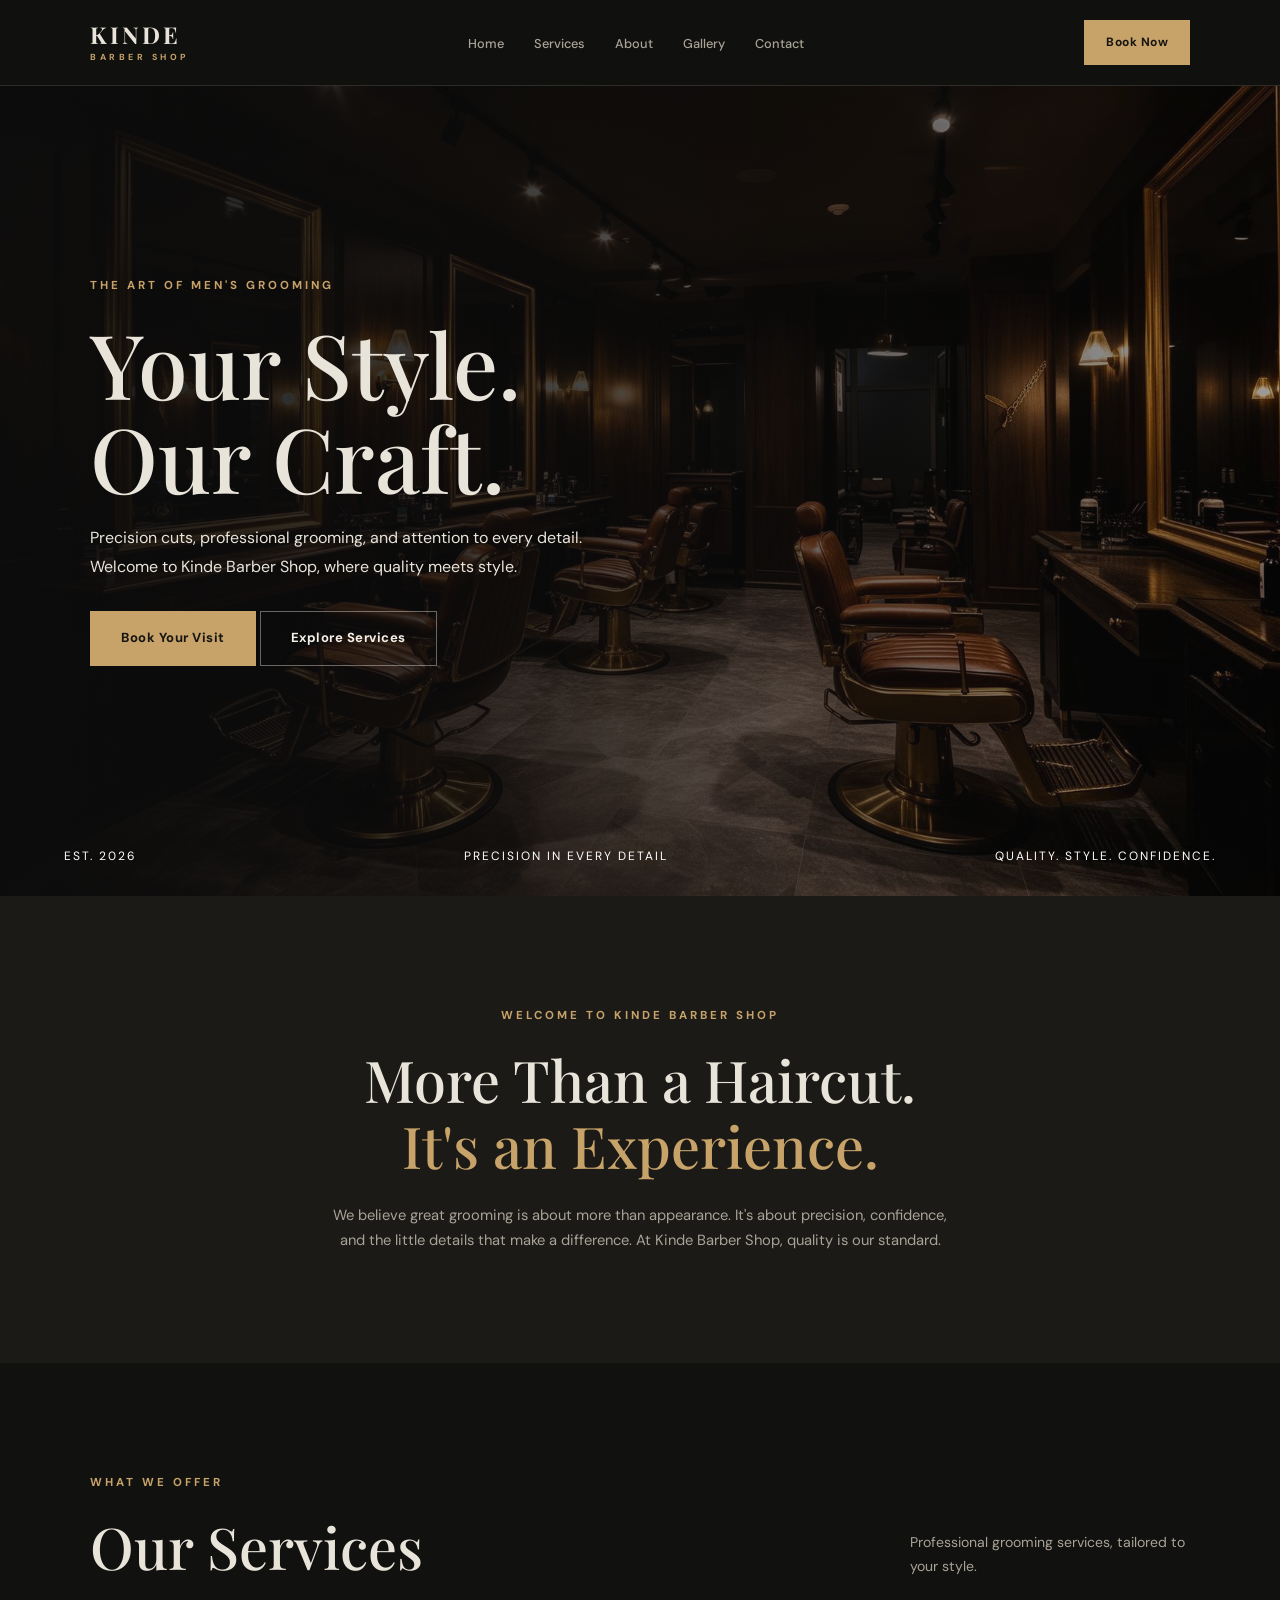
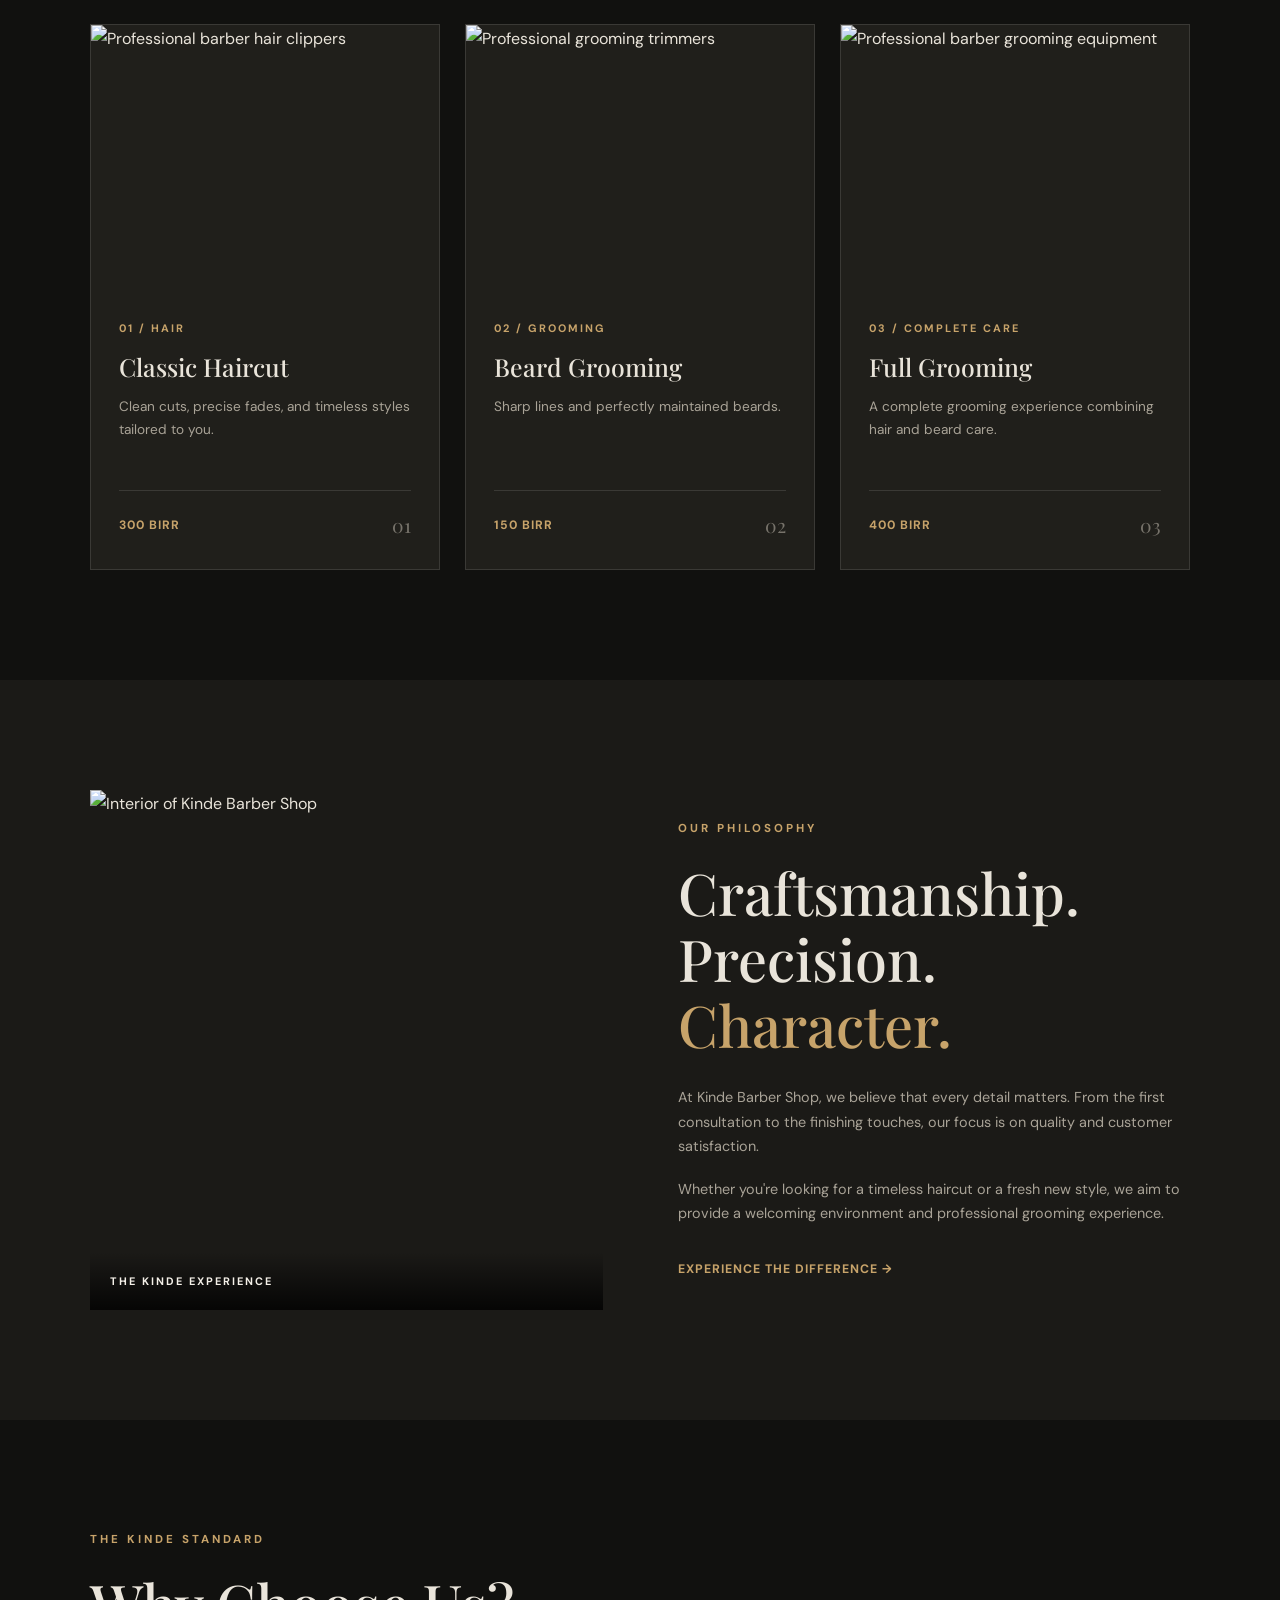
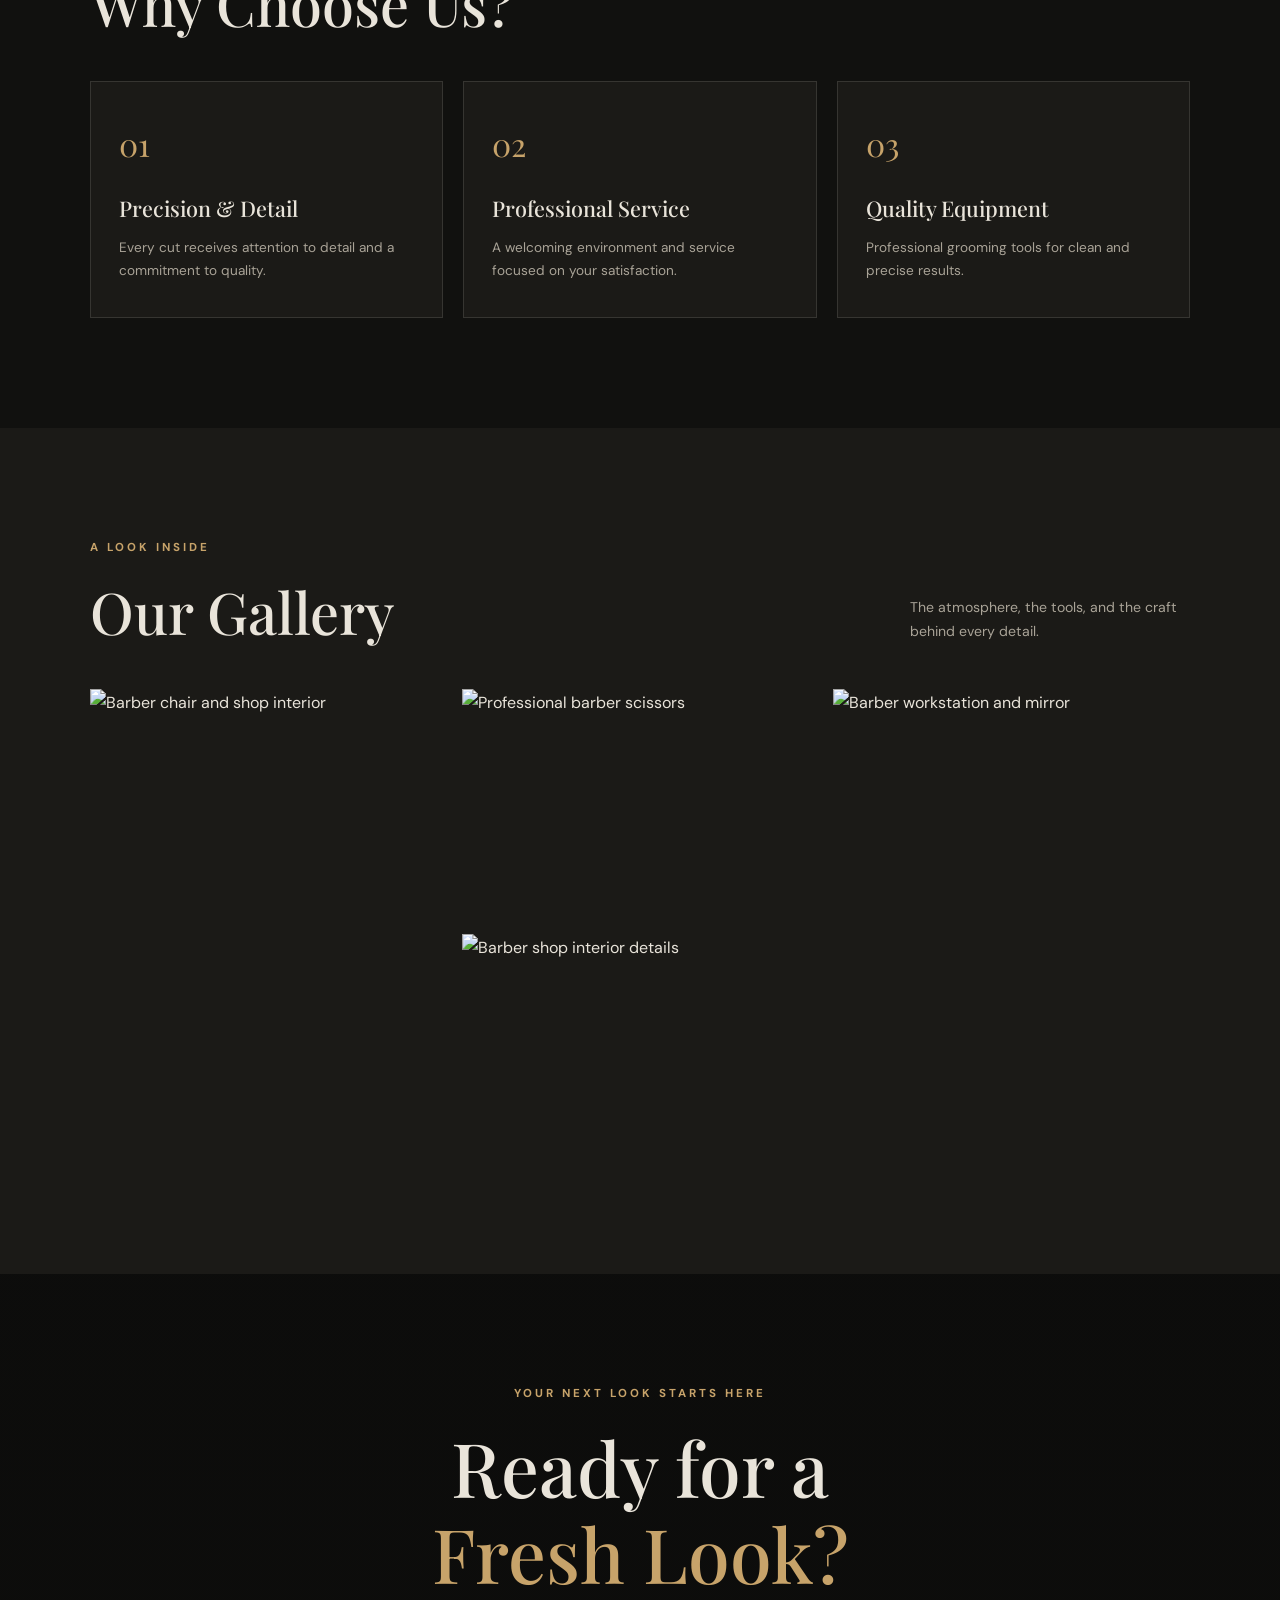
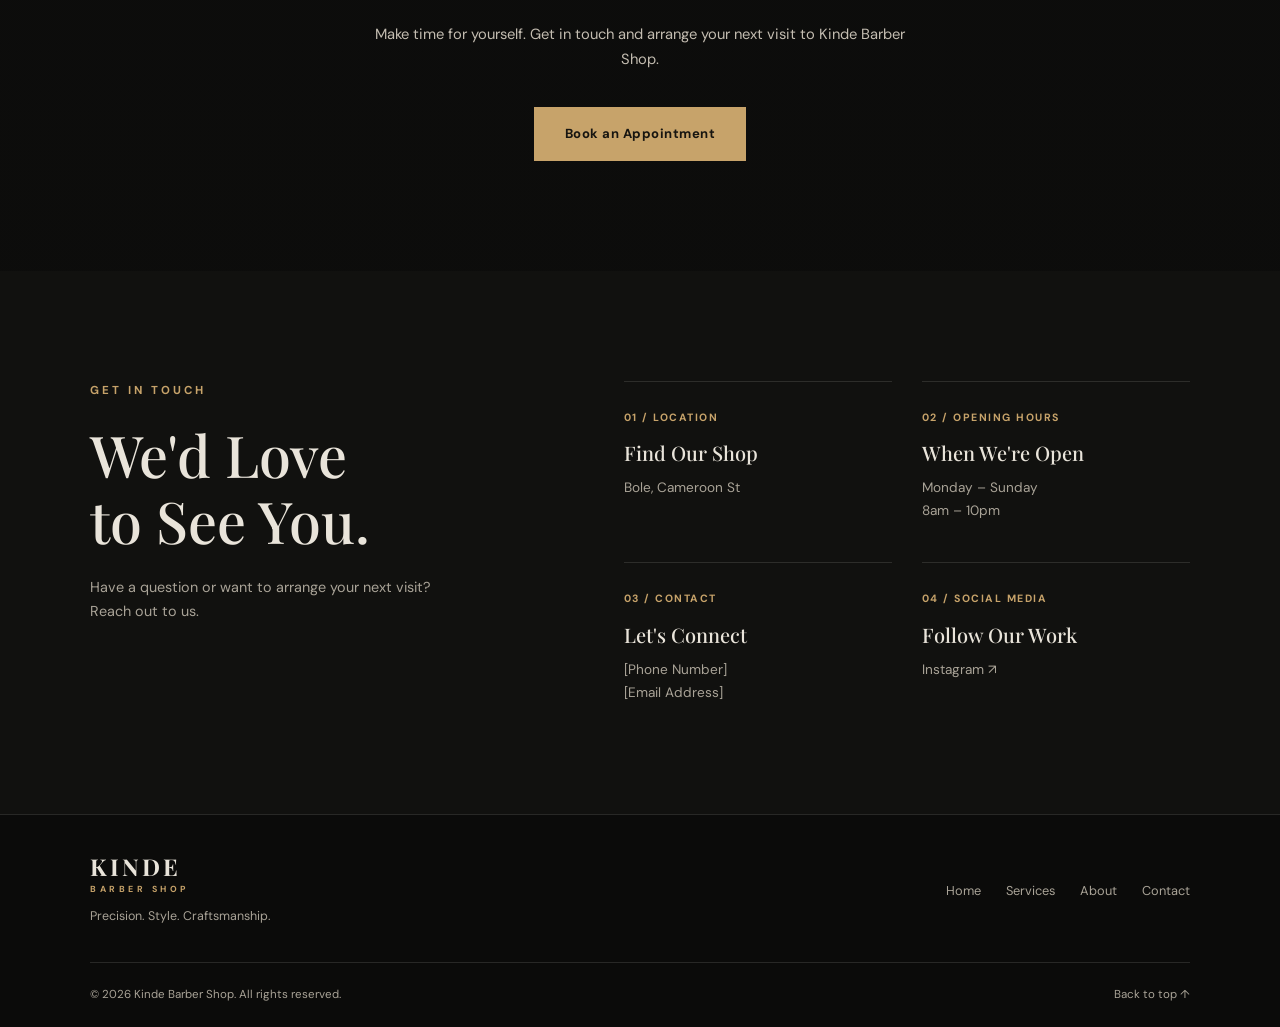
==== index.html @ fd0b6cd0 "Second Commit" ====
<!DOCTYPE html>
<html lang="en">

    <head>
        <meta charset="UTF-8">
        <meta name="viewport" content="width=device-width, initial-scale=1.0">

        <meta name="description"
            content="Welcome to Kinde Barber Shop. Experience professional grooming, precision haircuts, and quality service.">

        <title>Kinde Barber Shop | Precision & Style</title>

        <!-- Google Fonts -->
        <link rel="preconnect" href="https://fonts.googleapis.com">
        <link rel="preconnect" href="https://fonts.gstatic.com" crossorigin>

        <link
            href="https://fonts.googleapis.com/css2?family=DM+Sans:wght@400;500;600;700&family=Playfair+Display:wght@500;600;700&display=swap"
            rel="stylesheet">

        <!-- CSS -->
        <link rel="stylesheet" href="style.css">
    </head>

    <body>

        <!-- ================= NAVIGATION ================= -->

        <header class="header">

            <nav class="navbar container">

                <a href="#home" class="logo">
                    KINDE
                    <span>BARBER SHOP</span>
                </a>

                <ul class="nav-links">
                    <li><a href="#home">Home</a></li>
                    <li><a href="#services">Services</a></li>
                    <li><a href="#about">About</a></li>
                    <li><a href="#gallery">Gallery</a></li>
                    <li><a href="#contact">Contact</a></li>
                </ul>

                <a href="#booking" class="btn btn-small">
                    Book Now
                </a>

            </nav>

        </header>


        <main>

            <!-- ================= HERO ================= -->

            <section class="hero" id="home">

                <div class="hero-overlay"></div>

                <div class="container hero-content">

                    <p class="eyebrow">
                        THE ART OF MEN'S GROOMING
                    </p>

                    <h1>
                        Your Style.<br>
                        <span>Our Craft.</span>
                    </h1>

                    <p class="hero-description">
                        Precision cuts, professional grooming, and
                        attention to every detail. Welcome to Kinde
                        Barber Shop, where quality meets style.
                    </p>

                    <div class="hero-buttons">

                        <a href="#booking" class="btn">
                            Book Your Visit
                        </a>

                        <a href="#services" class="btn btn-outline">
                            Explore Services
                        </a>

                    </div>

                </div>

                <div class="hero-bottom container">

                    <span>EST. 2026</span>

                    <span>PRECISION IN EVERY DETAIL</span>

                    <span>QUALITY. STYLE. CONFIDENCE.</span>

                </div>

            </section>


            <!-- ================= INTRODUCTION ================= -->

            <section class="intro section-padding">

                <div class="container intro-content">

                    <p class="eyebrow">
                        WELCOME TO KINDE BARBER SHOP
                    </p>

                    <h2>
                        More Than a Haircut.<br>
                        <span>It's an Experience.</span>
                    </h2>

                    <p>
                        We believe great grooming is about more than
                        appearance. It's about precision, confidence,
                        and the little details that make a difference.
                        At Kinde Barber Shop, quality is our standard.
                    </p>

                </div>

            </section>


            <!-- ================= SERVICES ================= -->

            <section class="services section-padding" id="services">

                <div class="container">

                    <div class="section-heading">

                        <div>
                            <p class="eyebrow">WHAT WE OFFER</p>
                            <h2>Our Services</h2>
                        </div>

                        <p>
                            Professional grooming services,
                            tailored to your style.
                        </p>

                    </div>


                    <div class="service-grid">

                        <!-- SERVICE 1 -->

                        <article class="service-card">

                            <div class="service-image">
                                <img src="https://images.pexels.com/photos/7697200/pexels-photo-7697200.jpeg?_gl=1*drcrmz*_ga*MjExOTU2MTM1MC4xNzkzMDM2NzQ0*_ga_8JE65Q40S6*czE3OTMwMzY3NDMkbzEkZzEkdDE3OTMwMzcyMDAkajYwJGwwJGgw"
                                    alt="Professional barber hair clippers" loading="lazy">
                            </div>

                            <div class="service-info">

                                <span class="service-number">01 / HAIR</span>

                                <h3>Classic Haircut</h3>

                                <p>
                                    Clean cuts, precise fades, and
                                    timeless styles tailored to you.
                                </p>

                                <div class="service-bottom">
                                    <strong>300 BIRR</strong>
                                    <span>01</span>
                                </div>

                            </div>

                        </article>


                        <!-- SERVICE 2 -->

                        <article class="service-card">

                            <div class="service-image">
                                <img src="https://images.pexels.com/photos/13809242/pexels-photo-13809242.jpeg"
                                    alt="Professional grooming trimmers" loading="lazy">
                            </div>

                            <div class="service-info">

                                <span class="service-number">02 / GROOMING</span>

                                <h3>Beard Grooming</h3>

                                <p>
                                    Sharp lines and perfectly maintained beards.
                                </p>

                                <div class="service-bottom">
                                    <strong>150 BIRR</strong>
                                    <span>02</span>
                                </div>

                            </div>

                        </article>


                        <!-- SERVICE 3 -->

                        <article class="service-card">

                            <div class="service-image">
                                <img src="https://images.pexels.com/photos/3993399/pexels-photo-3993399.jpeg"
                                    alt="Professional barber grooming equipment" loading="lazy">
                            </div>

                            <div class="service-info">

                                <span class="service-number">03 / COMPLETE CARE</span>

                                <h3>Full Grooming</h3>

                                <p>
                                    A complete grooming experience
                                    combining hair and beard care.
                                </p>

                                <div class="service-bottom">
                                    <strong>400 BIRR</strong>
                                    <span>03</span>
                                </div>

                            </div>

                        </article>

                    </div>

                </div>

            </section>


            <!-- ================= ABOUT ================= -->

            <section class="about section-padding" id="about">

                <div class="container about-grid">

                    <div class="about-image">

                        <img src="https://images.unsplash.com/photo-1781455793310-8427c96454c7?q=80&w=847&auto=format&fit=crop&ixlib=rb-4.1.0&ixid=NHwxMjA3fDA%3D"
                            alt="Interior of Kinde Barber Shop" loading="lazy">

                        <div class="image-caption">
                            <span>THE KINDE EXPERIENCE</span>
                        </div>

                    </div>


                    <div class="about-content">

                        <p class="eyebrow">
                            OUR PHILOSOPHY
                        </p>

                        <h2>
                            Craftsmanship.<br>
                            Precision.<br>
                            <span>Character.</span>
                        </h2>

                        <p>
                            At Kinde Barber Shop, we believe that
                            every detail matters. From the first
                            consultation to the finishing touches,
                            our focus is on quality and customer
                            satisfaction.
                        </p>

                        <p>
                            Whether you're looking for a timeless
                            haircut or a fresh new style, we aim to
                            provide a welcoming environment and
                            professional grooming experience.
                        </p>

                        <a href="#booking" class="text-link">
                            EXPERIENCE THE DIFFERENCE →
                        </a>

                    </div>

                </div>

            </section>


            <!-- ================= WHY CHOOSE US ================= -->

            <section class="features section-padding">

                <div class="container">

                    <div class="section-heading">

                        <div>
                            <p class="eyebrow">THE KINDE STANDARD</p>
                            <h2>Why Choose Us?</h2>
                        </div>

                    </div>


                    <div class="feature-grid">

                        <article class="feature-card">

                            <span class="feature-icon">01</span>

                            <h3>Precision & Detail</h3>

                            <p>
                                Every cut receives attention to
                                detail and a commitment to quality.
                            </p>

                        </article>


                        <article class="feature-card">

                            <span class="feature-icon">02</span>

                            <h3>Professional Service</h3>

                            <p>
                                A welcoming environment and
                                service focused on your satisfaction.
                            </p>

                        </article>


                        <article class="feature-card">

                            <span class="feature-icon">03</span>

                            <h3>Quality Equipment</h3>

                            <p>
                                Professional grooming tools
                                for clean and precise results.
                            </p>

                        </article>

                    </div>

                </div>

            </section>


            <!-- ================= GALLERY ================= -->

            <section class="gallery section-padding" id="gallery">

                <div class="container">

                    <div class="section-heading">

                        <div>
                            <p class="eyebrow">A LOOK INSIDE</p>
                            <h2>Our Gallery</h2>
                        </div>

                        <p>
                            The atmosphere, the tools,
                            and the craft behind every detail.
                        </p>

                    </div>


                    <div class="gallery-grid">

                        <div class="gallery-item gallery-large">
                            <img src="https://images.pexels.com/photos/3993293/pexels-photo-3993293.jpeg"
                                alt="Barber chair and shop interior" loading="lazy">
                        </div>

                        <div class="gallery-item">
                            <img src="https://images.pexels.com/photos/20785314/pexels-photo-20785314.jpeg?_gl=1*1gp3p9n*_ga*MjExOTU2MTM1MC4xNzkzMDM2NzQ0*_ga_8JE65Q40S6*czE3OTMwMzY3NDMkbzEkZzEkdDE3OTMwMzc0MDQkajIzJGwwJGgw"
                                alt="Professional barber scissors" loading="lazy">
                        </div>

                        <div class="gallery-item">
                            <img src="https://images.pexels.com/photos/35844836/pexels-photo-35844836.png"
                                alt="Barber workstation and mirror" loading="lazy">
                        </div>

                        <div class="gallery-item">
                            <img src="https://images.unsplash.com/photo-1746201175551-20a92849835b?q=80&w=870&auto=format&fit=crop&ixlib=rb-4.1.0&ixid=NHwxMjA3fDA%3D"
                                alt="Barber shop interior details" loading="lazy">
                        </div>

                    </div>

                </div>

            </section>


            <!-- ================= BOOKING ================= -->

            <section class="booking section-padding" id="booking">

                <div class="container booking-content">

                    <p class="eyebrow">
                        YOUR NEXT LOOK STARTS HERE
                    </p>

                    <h2>
                        Ready for a<br>
                        <span>Fresh Look?</span>
                    </h2>

                    <p>
                        Make time for yourself. Get in touch
                        and arrange your next visit to Kinde Barber Shop.
                    </p>

                    <a href="https://wa.me/251900000000?text=Hello%2C%20I%20would%20like%20to%20book%20an%20appointment%20at%20Kinde%20Barber%20Shop."
                        class="btn" target="_blank" rel="noopener noreferrer">
                        Book an Appointment
                    </a>

                </div>

            </section>


            <!-- ================= CONTACT ================= -->

            <section class="contact section-padding" id="contact">

                <div class="container contact-grid">

                    <div class="contact-heading">

                        <p class="eyebrow">
                            GET IN TOUCH
                        </p>

                        <h2>
                            We'd Love<br>
                            to See You.
                        </h2>

                        <p>
                            Have a question or want to arrange
                            your next visit? Reach out to us.
                        </p>

                    </div>


                    <div class="contact-details">

                        <div class="contact-item">

                            <span>01 / LOCATION</span>

                            <h3>Find Our Shop</h3>

                            <p>Bole, Cameroon St</p>

                        </div>


                        <div class="contact-item">

                            <span>02 / OPENING HOURS</span>

                            <h3>When We're Open</h3>

                            <p>Monday – Sunday</p>

                            <p>8am – 10pm</p>

                        </div>


                        <div class="contact-item">

                            <span>03 / CONTACT</span>

                            <h3>Let's Connect</h3>

                            <p>[Phone Number]</p>

                            <p>[Email Address]</p>

                        </div>


                        <div class="contact-item">

                            <span>04 / SOCIAL MEDIA</span>

                            <h3>Follow Our Work</h3>

                            <p>
                                <a href="[Instagram URL]" target="_blank">
                                    Instagram ↗
                                </a>
                            </p>

                        </div>

                    </div>

                </div>

            </section>

        </main>


        <!-- ================= FOOTER ================= -->

        <footer class="footer">

            <div class="container footer-content">

                <div class="footer-brand">

                    <a href="#home" class="logo">
                        KINDE
                        <span>BARBER SHOP</span>
                    </a>

                    <p>Precision. Style. Craftsmanship.</p>

                </div>


                <div class="footer-links">

                    <a href="#home">Home</a>
                    <a href="#services">Services</a>
                    <a href="#about">About</a>
                    <a href="#contact">Contact</a>

                </div>

            </div>


            <div class="container footer-bottom">

                <p>
                    © 2026 Kinde Barber Shop. All rights reserved.
                </p>

                <a href="#home">
                    Back to top ↑
                </a>

            </div>

        </footer>

    </body>

</html>
---- style.css ----
/* =========================================
   1. RESET & GLOBAL STYLES
========================================= */

:root {
    --bg: #11110f;
    --bg-light: #1b1a17;
    --bg-card: #201f1b;

    --cream: #f4f0e8;
    --gold: #c7a36a;
    --gold-light: #ddbd8b;

    --text: #e9e4da;
    --muted: #a9a397;

    --border: rgba(244, 240, 232, 0.12);

    --font-heading: "Playfair Display", Georgia, serif;
    --font-body: "DM Sans", sans-serif;
}

* {
    margin: 0;
    padding: 0;
    box-sizing: border-box;
}

html {
    scroll-behavior: smooth;
    scroll-padding-top: 100px;
}

body {
    background: var(--bg);
    color: var(--text);
    font-family: var(--font-body);
    line-height: 1.7;
}

a {
    text-decoration: none;
    color: inherit;
}

ul {
    list-style: none;
}

img {
    display: block;
    width: 100%;
    object-fit: cover;
}

button,
a {
    -webkit-tap-highlight-color: transparent;
}

.container {
    width: min(1100px, 90%);
    margin-inline: auto;
}

.section-padding {
    padding-block: 110px;
}

h1,
h2,
h3 {
    font-family: var(--font-heading);
    font-weight: 500;
    line-height: 1.15;
}

h2 {
    font-size: clamp(2.3rem, 5vw, 3.6rem);
}

h1 span,
h2 span {
    color: var(--gold);
}

.eyebrow {
    color: var(--gold);
    font-size: 0.72rem;
    font-weight: 700;
    letter-spacing: 3px;
    margin-bottom: 20px;
}


/* =========================================
   2. BUTTONS
========================================= */

.btn {
    display: inline-block;
    padding: 15px 30px;

    background: var(--gold);
    border: 1px solid var(--gold);

    color: #171510;

    font-size: 0.82rem;
    font-weight: 700;
    letter-spacing: 0.5px;

    transition:
        background 0.3s ease,
        color 0.3s ease,
        border-color 0.3s ease;
}

.btn:hover {
    background: transparent;
    color: var(--gold);
}

.btn-small {
    padding: 11px 21px;
    font-size: 0.75rem;
}

.btn-outline {
    background: transparent;
    color: var(--cream);
    border-color: rgba(244, 240, 232, 0.4);
}

.btn-outline:hover {
    background: var(--cream);
    color: var(--bg);
    border-color: var(--cream);
}


/* =========================================
   3. NAVIGATION
========================================= */

.header {
    position: sticky;
    top: 0;
    z-index: 100;

    background: rgba(17, 17, 15, 0.96);
    border-bottom: 1px solid var(--border);

    backdrop-filter: blur(12px);
}

.navbar {
    min-height: 85px;

    display: flex;
    justify-content: space-between;
    align-items: center;

    gap: 25px;
}

.logo {
    display: flex;
    flex-direction: column;

    font-family: var(--font-heading);
    font-size: 1.45rem;
    font-weight: 700;
    letter-spacing: 3px;
    line-height: 1;
}

.logo span {
    color: var(--gold);
    font-family: var(--font-body);
    font-size: 0.55rem;
    font-weight: 700;
    letter-spacing: 3.5px;
    margin-top: 7px;
}

.nav-links {
    display: flex;
    align-items: center;
    gap: 30px;
}

.nav-links a {
    color: var(--muted);
    font-size: 0.8rem;
    font-weight: 500;

    transition: color 0.3s ease;
}

.nav-links a:hover {
    color: var(--gold);
}


/* =========================================
   4. HERO SECTION
========================================= */

.hero {
    position: relative;
    min-height: 90vh;

    display: flex;
    flex-direction: column;
    justify-content: center;

    background-image: url("images/hero-background.jpg");
    background-size: cover;
    background-position: center;
    background-repeat: no-repeat;

    overflow: hidden;
}

/* Dark overlay */
.hero-overlay {
    position: absolute;
    inset: 0;

    background: linear-gradient(
        90deg,
        rgba(12, 12, 12, 0.95) 0%,
        rgba(12, 12, 12, 0.75) 45%,
        rgba(12, 12, 12, 0.35) 100%
    );

    z-index: 1;
}

/* Hero text and buttons */
.hero-content {
    position: relative;
    z-index: 2;

    padding-top: 100px;
    padding-bottom: 140px;
}

.hero-content h1 {
    font-size: clamp(3rem, 7vw, 6rem);
    line-height: 1.05;
    margin: 20px 0;
}

.hero-content h1 span {
    color: var(--accent-color);
}

.hero-description {
    max-width: 550px;
    line-height: 1.8;
    margin-bottom: 30px;
}

/* Bottom information */
.hero-bottom {
    position: absolute;
    bottom: 30px;
    left: 50%;
    transform: translateX(-50%);

    width: min(90%, 1200px);

    display: flex;
    justify-content: space-between;
    gap: 20px;

    color: #ffffff;
    font-size: 0.75rem;
    letter-spacing: 2px;

    z-index: 2;
}




/* =========================================
   5. INTRODUCTION
========================================= */

.intro {
    background: var(--bg-light);
    text-align: center;
}

.intro-content {
    max-width: 760px;
}

.intro h2 {
    margin-bottom: 25px;
}

.intro-content > p:last-child {
    max-width: 620px;
    margin-inline: auto;

    color: var(--muted);
    font-size: 0.92rem;
}


/* =========================================
   6. SECTION HEADINGS
========================================= */

.section-heading {
    display: flex;
    justify-content: space-between;
    align-items: end;

    gap: 30px;
    margin-bottom: 45px;
}

.section-heading > p {
    max-width: 280px;

    color: var(--muted);
    font-size: 0.88rem;
}


/* =========================================
   7. SERVICES
========================================= */

.services {
    background: var(--bg);
}

.service-grid {
    display: grid;
    grid-template-columns: repeat(3, minmax(0, 1fr));

    gap: 25px;
}

.service-card {
    background: var(--bg-card);
    border: 1px solid var(--border);

    overflow: hidden;

    transition:
        transform 0.35s ease,
        border-color 0.35s ease;
}

.service-card:hover {
    transform: translateY(-7px);
    border-color: var(--gold);
}

.service-image {
    height: 260px;
    overflow: hidden;
}

.service-image img {
    height: 100%;

    transition: transform 0.6s ease;
}

.service-card:hover .service-image img {
    transform: scale(1.06);
}

.service-info {
    padding: 28px;
}

.service-number {
    color: var(--gold);
    font-size: 0.68rem;
    font-weight: 700;
    letter-spacing: 2px;
}

.service-info h3 {
    font-size: 1.55rem;
    margin-block: 13px;
}

.service-info > p {
    min-height: 75px;

    color: var(--muted);
    font-size: 0.85rem;
}

.service-bottom {
    display: flex;
    justify-content: space-between;
    align-items: center;

    border-top: 1px solid var(--border);
    padding-top: 18px;
    margin-top: 20px;
}

.service-bottom strong {
    color: var(--gold);
    font-size: 0.76rem;
    letter-spacing: 1px;
}

.service-bottom span {
    color: #77736b;
    font-family: var(--font-heading);
    font-size: 1.2rem;
}


/* =========================================
   8. ABOUT
========================================= */

.about {
    background: var(--bg-light);
}

.about-grid {
    display: grid;
    grid-template-columns: 1fr 1fr;

    align-items: center;
    gap: 75px;
}

.about-image {
    height: 520px;
    position: relative;
    overflow: hidden;
}

.about-image img {
    height: 100%;
    transition: transform 0.6s ease;
}

.about-image:hover img {
    transform: scale(1.04);
}

.image-caption {
    position: absolute;
    bottom: 0;
    left: 0;
    right: 0;

    padding: 20px;

    background: linear-gradient(
        transparent,
        rgba(0, 0, 0, 0.8)
    );

    color: var(--cream);
    font-size: 0.68rem;
    font-weight: 700;
    letter-spacing: 2px;
}

.about-content h2 {
    margin-bottom: 28px;
}

.about-content > p:not(.eyebrow) {
    color: var(--muted);
    font-size: 0.9rem;
    margin-bottom: 18px;
}

.text-link {
    display: inline-block;

    color: var(--gold);
    font-size: 0.77rem;
    font-weight: 700;
    letter-spacing: 1px;

    margin-top: 15px;

    transition: color 0.3s ease;
}

.text-link:hover {
    color: var(--gold-light);
}


/* =========================================
   9. FEATURES
========================================= */

.features {
    background: var(--bg);
}

.feature-grid {
    display: grid;
    grid-template-columns: repeat(3, minmax(0, 1fr));

    gap: 20px;
}

.feature-card {
    padding: 35px 28px;

    background: var(--bg-light);
    border: 1px solid var(--border);

    transition: border-color 0.3s ease;
}

.feature-card:hover {
    border-color: var(--gold);
}

.feature-icon {
    display: inline-block;

    color: var(--gold);
    font-family: var(--font-heading);
    font-size: 2rem;

    margin-bottom: 25px;
}

.feature-card h3 {
    font-size: 1.35rem;
    margin-bottom: 15px;
}

.feature-card p {
    color: var(--muted);
    font-size: 0.85rem;
}


/* =========================================
   10. GALLERY
========================================= */

.gallery {
    background: var(--bg-light);
}

.gallery-grid {
    display: grid;

    grid-template-columns: repeat(3, minmax(0, 1fr));
    grid-auto-rows: 230px;

    gap: 15px;
}

.gallery-item {
    overflow: hidden;
}

.gallery-item img {
    height: 100%;

    transition:
        transform 0.6s ease,
        opacity 0.4s ease;
}

.gallery-item:hover img {
    transform: scale(1.06);
    opacity: 0.82;
}

.gallery-large {
    grid-row: span 2;
}


/* =========================================
   11. BOOKING
========================================= */

.booking {
    position: relative;
    text-align: center;

    background:
        linear-gradient(
            rgba(12, 12, 11, 0.87),
            rgba(12, 12, 11, 0.92)
        ),
        url("images/barber-chair.jpg")
        center / cover no-repeat;
}

.booking-content {
    max-width: 720px;
}

.booking h2 {
    font-size: clamp(3rem, 6vw, 4.7rem);
    margin-bottom: 25px;
}

.booking-content > p:not(.eyebrow) {
    max-width: 530px;

    color: #c4bdb1;
    font-size: 0.92rem;

    margin: 0 auto 35px;
}


/* =========================================
   12. CONTACT
========================================= */

.contact {
    background: var(--bg);
}

.contact-grid {
    display: grid;
    grid-template-columns: 0.9fr 1.1fr;

    gap: 70px;
}

.contact-heading h2 {
    margin-bottom: 22px;
}

.contact-heading > p:last-child {
    max-width: 360px;

    color: var(--muted);
    font-size: 0.9rem;
}

.contact-details {
    display: grid;
    grid-template-columns: repeat(2, minmax(0, 1fr));

    gap: 40px 30px;
}

.contact-item {
    border-top: 1px solid var(--border);
    padding-top: 20px;
}

.contact-item > span {
    color: var(--gold);

    font-size: 0.66rem;
    font-weight: 700;
    letter-spacing: 1.5px;
}

.contact-item h3 {
    font-size: 1.25rem;
    margin-block: 12px;
}

.contact-item p {
    color: var(--muted);
    font-size: 0.85rem;
}

.contact-item a:hover {
    color: var(--gold);
}


/* =========================================
   13. FOOTER
========================================= */

.footer {
    background: #0b0b0a;
    border-top: 1px solid var(--border);

    padding-top: 40px;
}

.footer-content {
    display: flex;
    justify-content: space-between;
    align-items: center;

    gap: 30px;
    padding-bottom: 35px;
}

.footer-brand > p {
    color: var(--muted);
    font-size: 0.78rem;
    margin-top: 12px;
}

.footer-links {
    display: flex;
    flex-wrap: wrap;
    gap: 25px;
}

.footer-links a {
    color: var(--muted);
    font-size: 0.8rem;

    transition: color 0.3s ease;
}

.footer-links a:hover {
    color: var(--gold);
}

.footer-bottom {
    display: flex;
    justify-content: space-between;
    align-items: center;

    gap: 20px;

    border-top: 1px solid var(--border);
    padding-block: 22px;
}

.footer-bottom p,
.footer-bottom a {
    color: var(--muted);
    font-size: 0.72rem;
}

.footer-bottom a:hover {
    color: var(--gold);
}


/* =========================================
   14. TABLET RESPONSIVENESS
========================================= */

@media (max-width: 900px) {

    .nav-links {
        gap: 17px;
    }

    .service-grid {
        grid-template-columns: repeat(2, minmax(0, 1fr));
    }

    .about-grid {
        gap: 40px;
    }

    .about-image {
        height: 450px;
    }

    .contact-grid {
        gap: 40px;
    }

}


/* =========================================
   15. MOBILE RESPONSIVENESS
========================================= */

@media (max-width: 650px) {

    .section-padding {
        padding-block: 75px;
    }

    /* Navigation */

    .navbar {
        min-height: auto;

        flex-wrap: wrap;
        gap: 18px;

        padding-block: 17px;
    }

    .logo {
        font-size: 1.2rem;
    }

    .navbar > .btn {
        margin-left: auto;
    }

    .nav-links {
        order: 3;

        width: 100%;

        justify-content: space-between;
        gap: 8px;
    }

    .nav-links a {
        font-size: 0.7rem;
    }




    /* Section headings */

    .section-heading {
        flex-direction: column;
        align-items: flex-start;
        gap: 12px;
    }


    /* Services */

    .service-grid {
        grid-template-columns: 1fr;
        gap: 20px;
    }

    .service-image {
        height: 280px;
    }

    .service-info > p {
        min-height: auto;
    }


    /* About */

    .about-grid {
        grid-template-columns: 1fr;
        gap: 35px;
    }

    .about-image {
        height: 380px;
    }


    /* Features */

    .feature-grid {
        grid-template-columns: 1fr;
    }


    /* Gallery */

    .gallery-grid {
        grid-template-columns: repeat(2, minmax(0, 1fr));
        grid-auto-rows: 190px;

        gap: 10px;
    }


    /* Contact */

    .contact-grid {
        grid-template-columns: 1fr;
        gap: 40px;
    }

    .contact-details {
        gap: 30px 20px;
    }


    /* Footer */

    .footer-content {
        flex-direction: column;
        align-items: flex-start;
    }

    .footer-links {
        gap: 18px;
    }

    .footer-bottom {
        flex-direction: column;
        align-items: flex-start;
        gap: 10px;
    }

}

 @media (max-width: 600px) {

    .hero {
        min-height: 85vh;
        background-position: 60% center;
    }

    .hero-overlay {
        background: rgba(12, 12, 12, 0.78);
    }

    .hero-content {
        padding-top: 100px;
        padding-bottom: 130px;
    }

    .hero-bottom {
        flex-direction: column;
        gap: 10px;
        font-size: 0.65rem;
    }

}


/* =========================================
   16. SMALL MOBILE SCREENS
========================================= */

@media (max-width: 380px) {

    .container {
        width: 92%;
    }

    .logo {
        font-size: 1rem;
        letter-spacing: 2px;
    }

    .logo span {
        font-size: 0.48rem;
    }

    .navbar > .btn {
        padding: 9px 12px;
        font-size: 0.68rem;
    }

    .nav-links a {
        font-size: 0.63rem;
    }

    .hero h1 {
        font-size: 2.8rem;
    }

    .hero-buttons {
        flex-direction: column;
        align-items: stretch;
    }

    .hero-bottom span:nth-child(2) {
        display: none;
    }

    .contact-details {
        grid-template-columns: 1fr;
    }

    .gallery-grid {
        grid-auto-rows: 155px;
    }

}
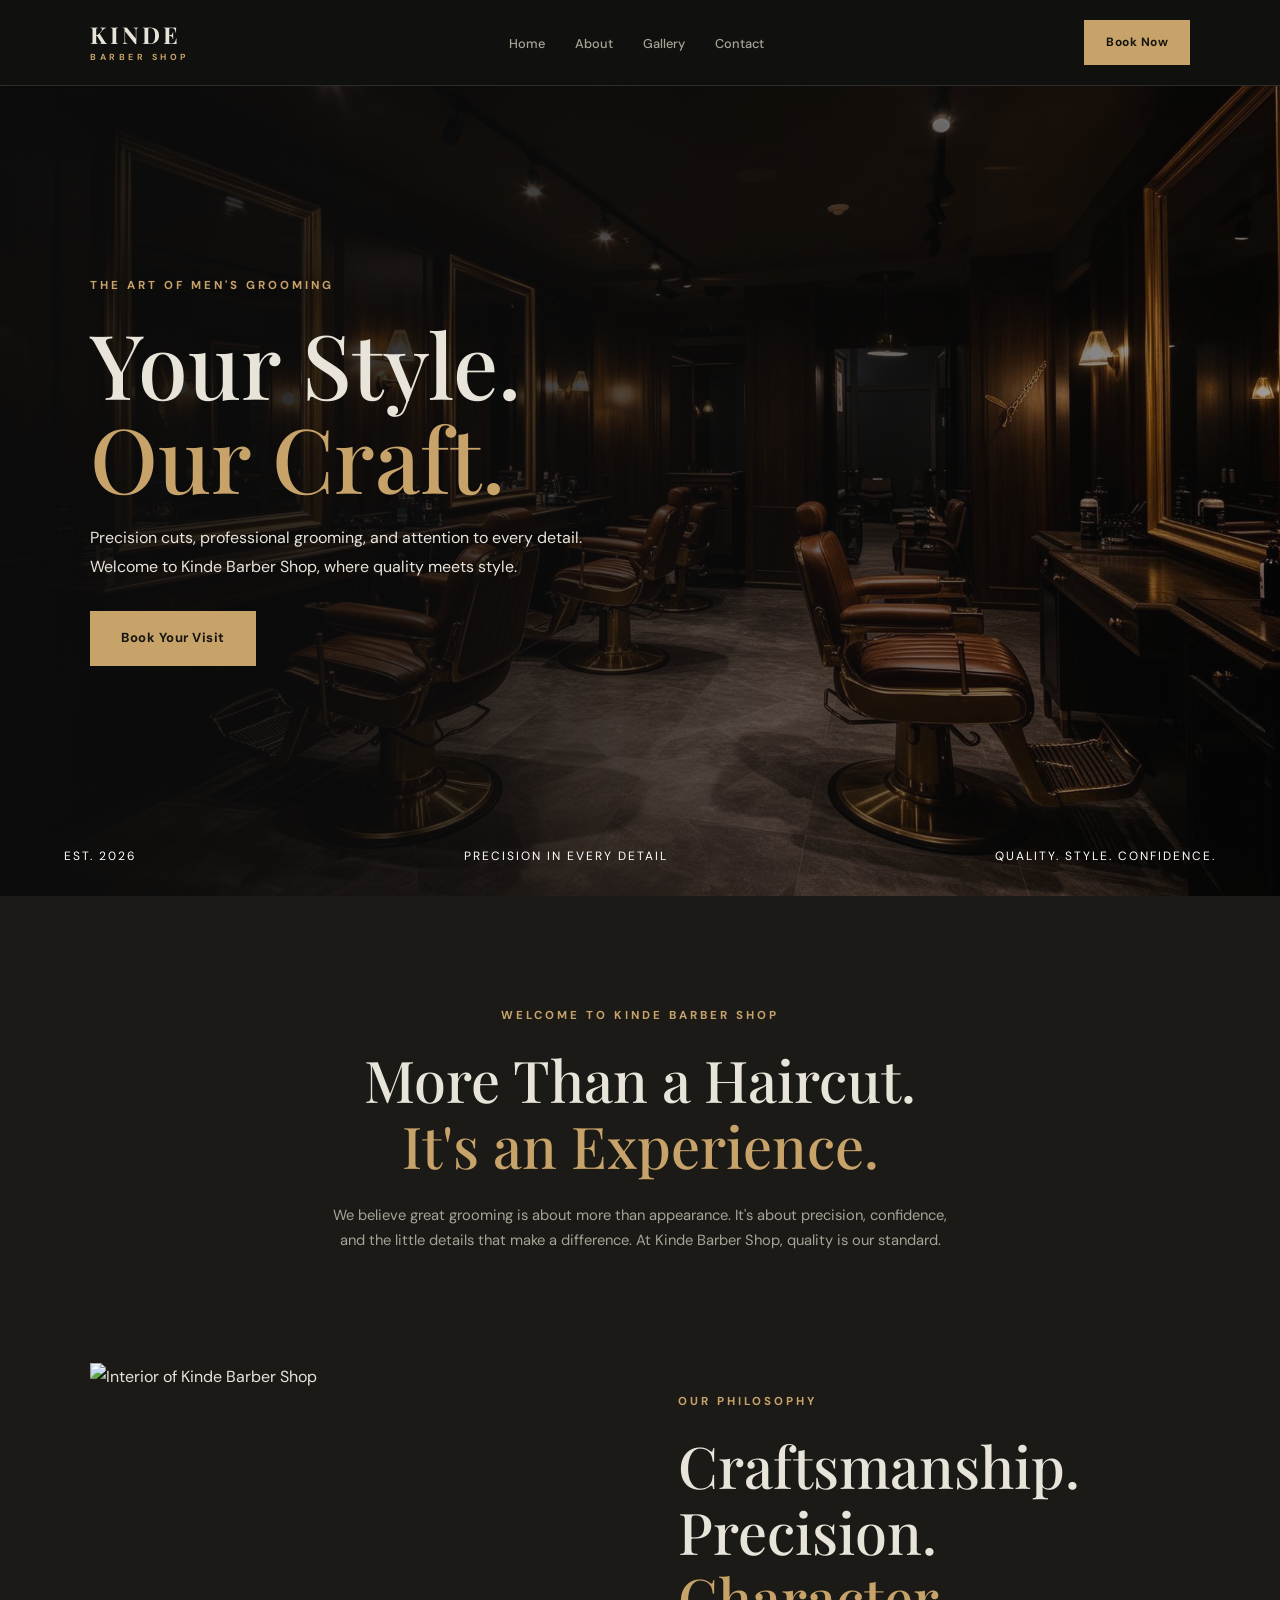
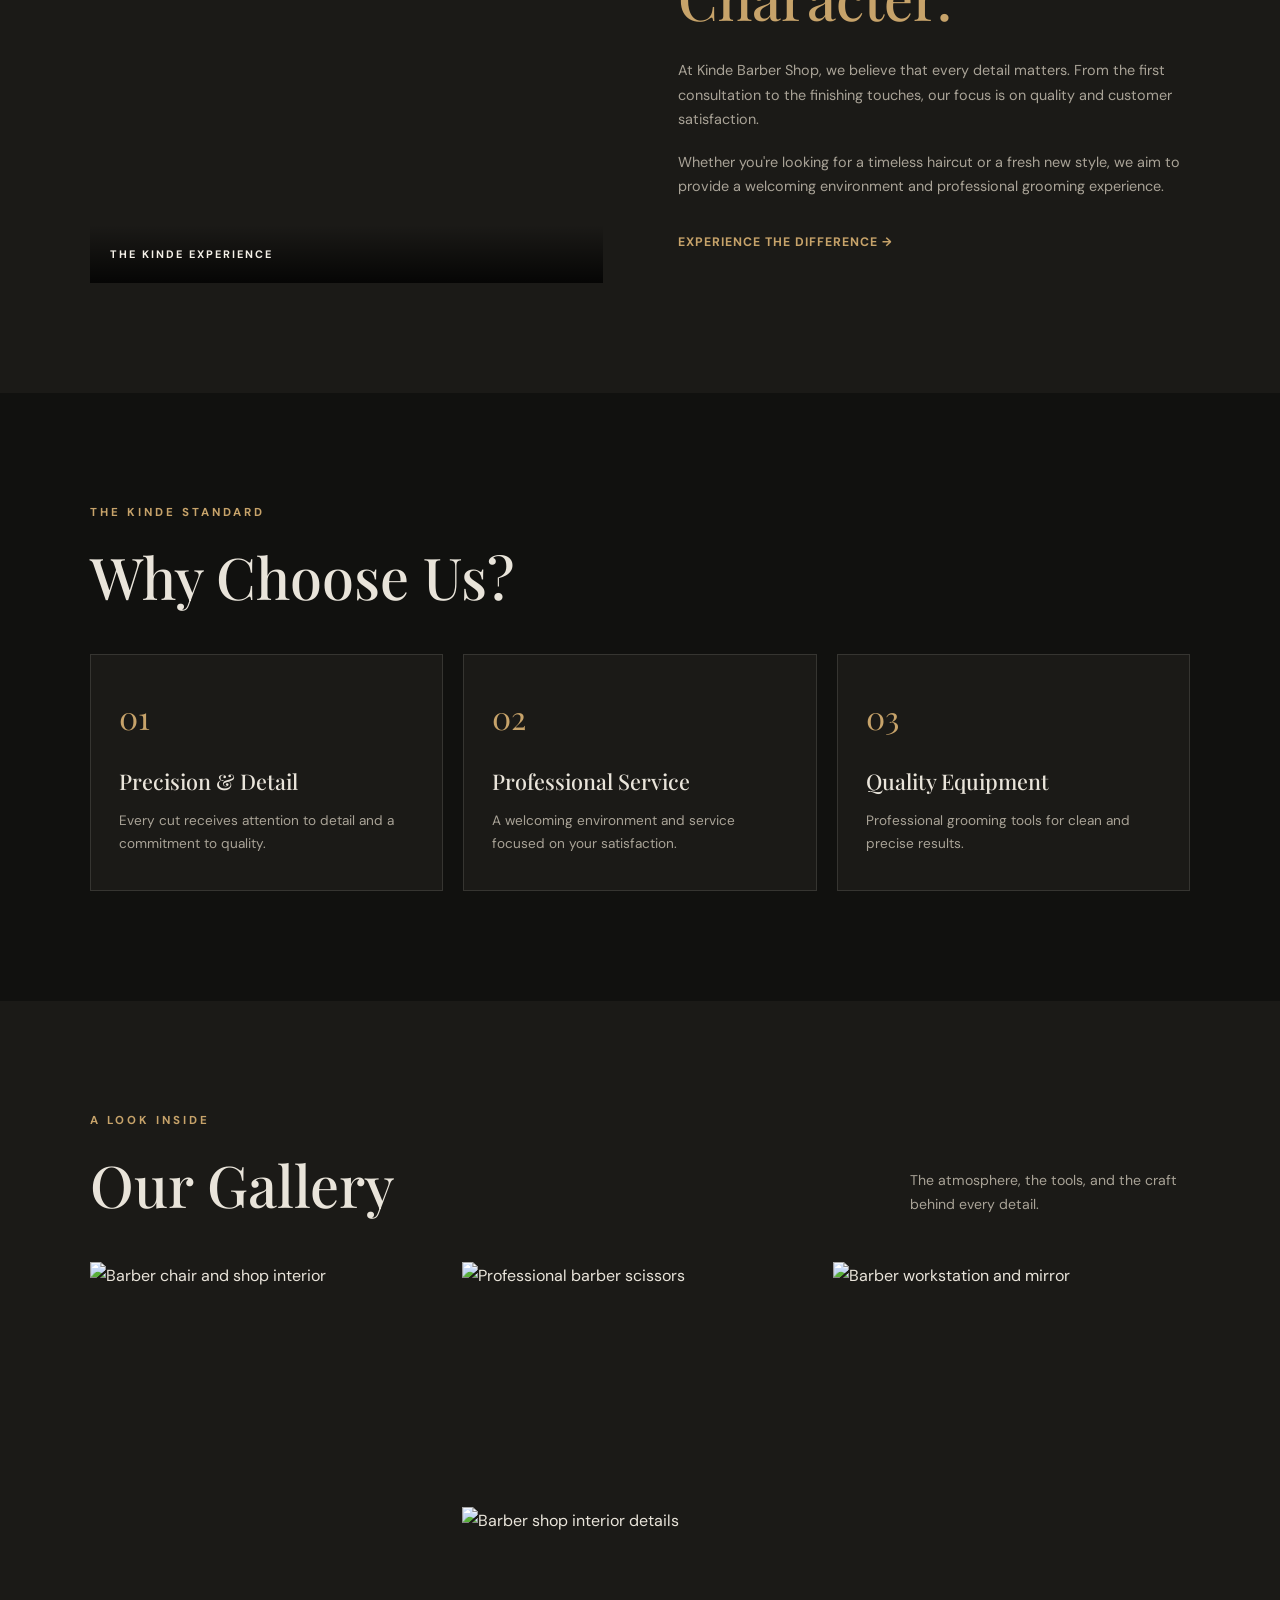
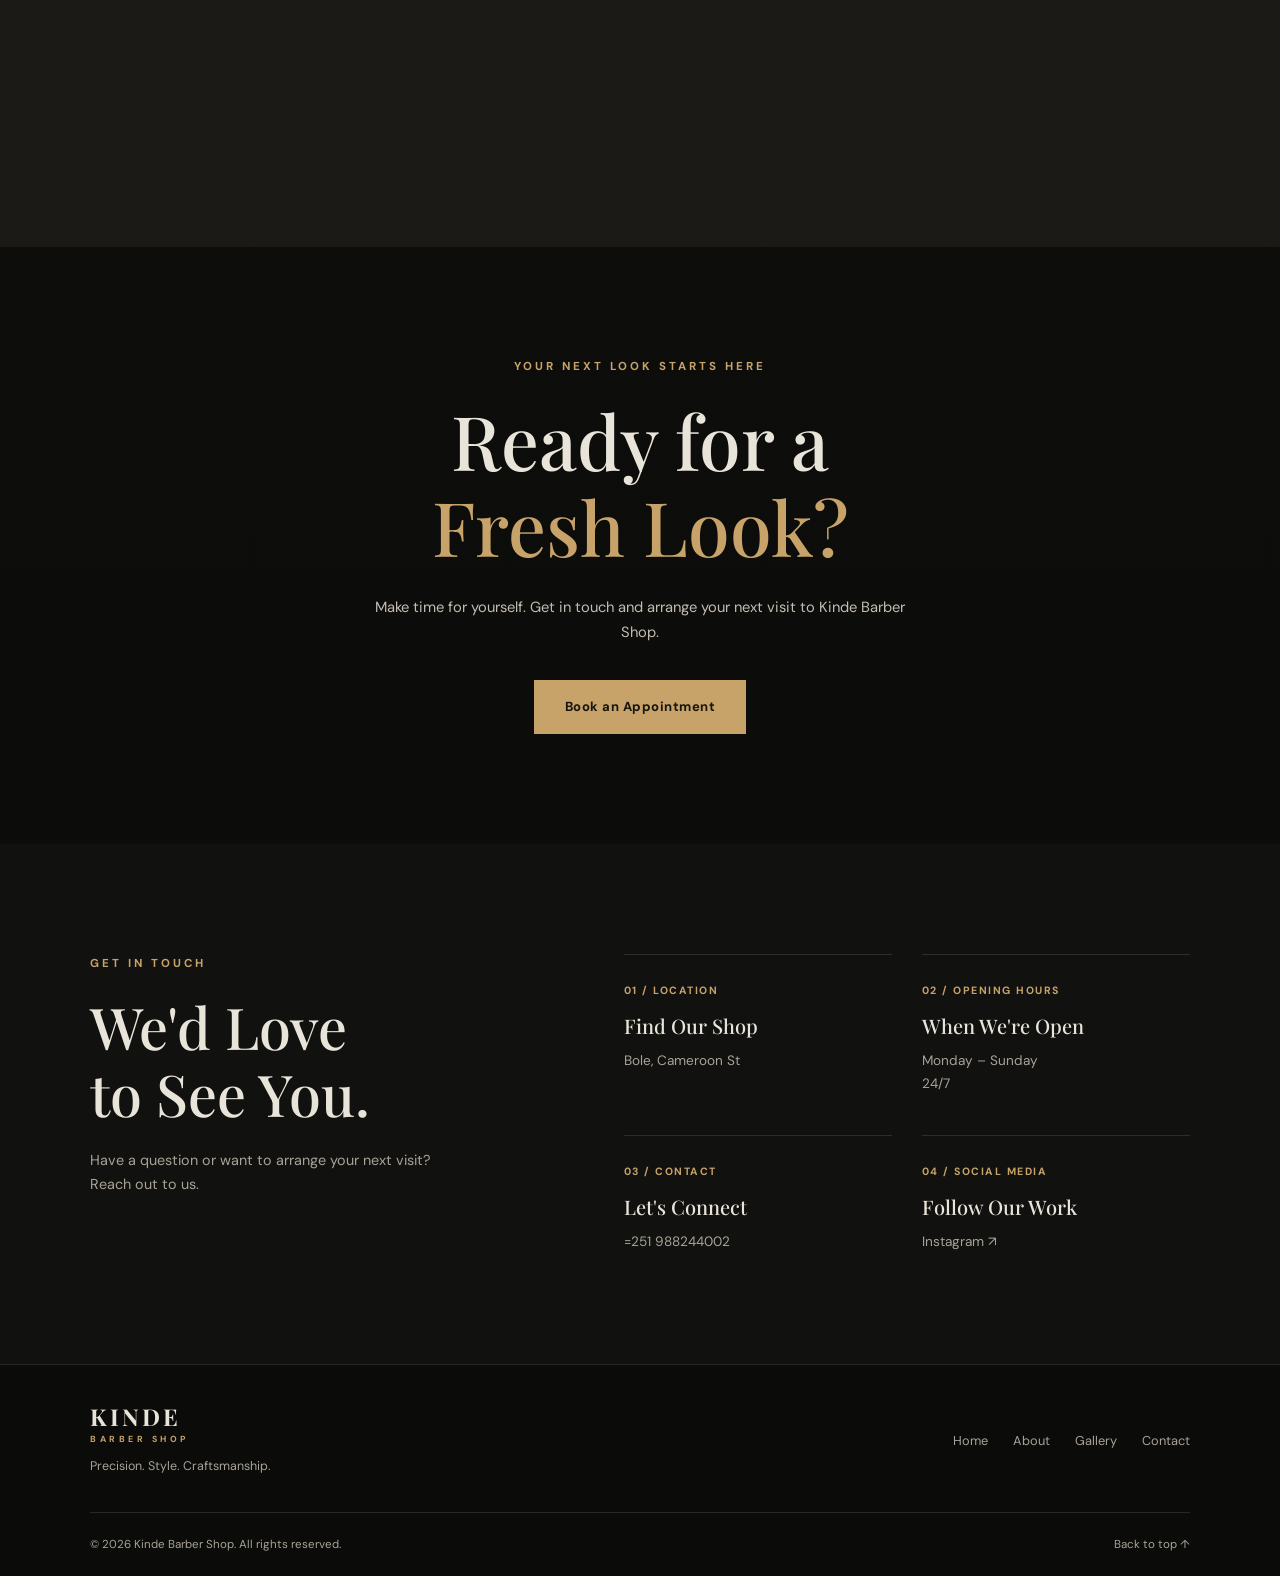
==== commit 4b1aa0c0: "Third product" ====
--- a/index.html
+++ b/index.html
@@ -1,587 +1,462 @@
 <!DOCTYPE html>
 <html lang="en">
 
-    <head>
-        <meta charset="UTF-8">
-        <meta name="viewport" content="width=device-width, initial-scale=1.0">
-
-        <meta name="description"
-            content="Welcome to Kinde Barber Shop. Experience professional grooming, precision haircuts, and quality service.">
-
-        <title>Kinde Barber Shop | Precision & Style</title>
-
-        <!-- Google Fonts -->
-        <link rel="preconnect" href="https://fonts.googleapis.com">
-        <link rel="preconnect" href="https://fonts.gstatic.com" crossorigin>
-
-        <link
-            href="https://fonts.googleapis.com/css2?family=DM+Sans:wght@400;500;600;700&family=Playfair+Display:wght@500;600;700&display=swap"
-            rel="stylesheet">
-
-        <!-- CSS -->
-        <link rel="stylesheet" href="style.css">
-    </head>
-
-    <body>
-
-        <!-- ================= NAVIGATION ================= -->
-
-        <header class="header">
-
-            <nav class="navbar container">
+<head>
+    <meta charset="UTF-8">
+    <meta name="viewport" content="width=device-width, initial-scale=1.0">
+
+    <meta name="description"
+        content="Welcome to Kinde Barber Shop. Experience professional grooming, precision haircuts, and quality service.">
+
+    <title>Kinde Barber Shop | Precision & Style</title>
+
+    <!-- Google Fonts -->
+    <link rel="preconnect" href="https://fonts.googleapis.com">
+    <link rel="preconnect" href="https://fonts.gstatic.com" crossorigin>
+
+    <link
+        href="https://fonts.googleapis.com/css2?family=DM+Sans:wght@400;500;600;700&family=Playfair+Display:wght@500;600;700&display=swap"
+        rel="stylesheet">
+
+    <!-- CSS -->
+    <link rel="stylesheet" href="style.css">
+</head>
+
+<body>
+
+    <!-- ================= NAVIGATION ================= -->
+
+    <header class="header">
+
+        <nav class="navbar container">
+
+            <a href="#home" class="logo">
+                KINDE
+                <span>BARBER SHOP</span>
+            </a>
+
+            <ul class="nav-links">
+                <li><a href="#home">Home</a></li>
+                <li><a href="#about">About</a></li>
+                <li><a href="#gallery">Gallery</a></li>
+                <li><a href="#contact">Contact</a></li>
+            </ul>
+
+            <a href="booking.html" class="btn btn-small">
+                Book Now
+            </a>
+
+        </nav>
+
+    </header>
+
+
+    <main>
+
+        <!-- ================= HERO ================= -->
+
+        <section class="hero" id="home">
+
+            <div class="hero-overlay"></div>
+
+            <div class="container hero-content">
+
+                <p class="eyebrow">
+                    THE ART OF MEN'S GROOMING
+                </p>
+
+                <h1>
+                    Your Style.<br>
+                    <span>Our Craft.</span>
+                </h1>
+
+                <p class="hero-description">
+                    Precision cuts, professional grooming, and
+                    attention to every detail. Welcome to Kinde
+                    Barber Shop, where quality meets style.
+                </p>
+
+                <div class="hero-buttons">
+
+                    <a href="booking.html" class="btn">
+                        Book Your Visit
+                    </a>
+
+                </div>
+
+            </div>
+
+            <div class="hero-bottom container">
+
+                <span>EST. 2026</span>
+
+                <span>PRECISION IN EVERY DETAIL</span>
+
+                <span>QUALITY. STYLE. CONFIDENCE.</span>
+
+            </div>
+
+        </section>
+
+
+        <!-- ================= INTRODUCTION ================= -->
+
+        <section class="intro section-padding">
+
+            <div class="container intro-content">
+
+                <p class="eyebrow">
+                    WELCOME TO KINDE BARBER SHOP
+                </p>
+
+                <h2>
+                    More Than a Haircut.<br>
+                    <span>It's an Experience.</span>
+                </h2>
+
+                <p>
+                    We believe great grooming is about more than
+                    appearance. It's about precision, confidence,
+                    and the little details that make a difference.
+                    At Kinde Barber Shop, quality is our standard.
+                </p>
+
+            </div>
+
+        </section>
+
+
+        <!-- ================= ABOUT ================= -->
+
+        <section class="about section-padding" id="about">
+
+            <div class="container about-grid">
+
+                <div class="about-image">
+
+                    <img src="https://images.unsplash.com/photo-1781455793310-8427c96454c7?q=80&w=847&auto=format&fit=crop&ixlib=rb-4.1.0&ixid=NHwxMjA3fDA%3D"
+                        alt="Interior of Kinde Barber Shop" loading="lazy">
+
+                    <div class="image-caption">
+                        <span>THE KINDE EXPERIENCE</span>
+                    </div>
+
+                </div>
+
+
+                <div class="about-content">
+
+                    <p class="eyebrow">
+                        OUR PHILOSOPHY
+                    </p>
+
+                    <h2>
+                        Craftsmanship.<br>
+                        Precision.<br>
+                        <span>Character.</span>
+                    </h2>
+
+                    <p>
+                        At Kinde Barber Shop, we believe that
+                        every detail matters. From the first
+                        consultation to the finishing touches,
+                        our focus is on quality and customer
+                        satisfaction.
+                    </p>
+
+                    <p>
+                        Whether you're looking for a timeless
+                        haircut or a fresh new style, we aim to
+                        provide a welcoming environment and
+                        professional grooming experience.
+                    </p>
+
+                    <a href="booking.html" class="text-link">
+                        EXPERIENCE THE DIFFERENCE →
+                    </a>
+
+                </div>
+
+            </div>
+
+        </section>
+
+
+        <!-- ================= WHY CHOOSE US ================= -->
+
+        <section class="features section-padding">
+
+            <div class="container">
+
+                <div class="section-heading">
+
+                    <div>
+                        <p class="eyebrow">THE KINDE STANDARD</p>
+                        <h2>Why Choose Us?</h2>
+                    </div>
+
+                </div>
+
+
+                <div class="feature-grid">
+
+                    <article class="feature-card">
+
+                        <span class="feature-icon">01</span>
+
+                        <h3>Precision & Detail</h3>
+
+                        <p>
+                            Every cut receives attention to
+                            detail and a commitment to quality.
+                        </p>
+
+                    </article>
+
+
+                    <article class="feature-card">
+
+                        <span class="feature-icon">02</span>
+
+                        <h3>Professional Service</h3>
+
+                        <p>
+                            A welcoming environment and
+                            service focused on your satisfaction.
+                        </p>
+
+                    </article>
+
+
+                    <article class="feature-card">
+
+                        <span class="feature-icon">03</span>
+
+                        <h3>Quality Equipment</h3>
+
+                        <p>
+                            Professional grooming tools
+                            for clean and precise results.
+                        </p>
+
+                    </article>
+
+                </div>
+
+            </div>
+
+        </section>
+
+
+        <!-- ================= GALLERY ================= -->
+
+        <section class="gallery section-padding" id="gallery">
+
+            <div class="container">
+
+                <div class="section-heading">
+
+                    <div>
+                        <p class="eyebrow">A LOOK INSIDE</p>
+                        <h2>Our Gallery</h2>
+                    </div>
+
+                    <p>
+                        The atmosphere, the tools,
+                        and the craft behind every detail.
+                    </p>
+
+                </div>
+
+
+                <div class="gallery-grid">
+
+                    <div class="gallery-item gallery-large">
+                        <img src="https://images.pexels.com/photos/3993293/pexels-photo-3993293.jpeg"
+                            alt="Barber chair and shop interior" loading="lazy">
+                    </div>
+
+                    <div class="gallery-item">
+                        <img src="https://images.pexels.com/photos/20785314/pexels-photo-20785314.jpeg?_gl=1*1gp3p9n*_ga*MjExOTU2MTM1MC4xNzkzMDM2NzQ0*_ga_8JE65Q40S6*czE3OTMwMzY3NDMkbzEkZzEkdDE3OTMwMzc0MDQkajIzJGwwJGgw"
+                            alt="Professional barber scissors" loading="lazy">
+                    </div>
+
+                    <div class="gallery-item">
+                        <img src="https://images.pexels.com/photos/35844836/pexels-photo-35844836.png"
+                            alt="Barber workstation and mirror" loading="lazy">
+                    </div>
+
+                    <div class="gallery-item">
+                        <img src="https://images.unsplash.com/photo-1746201175551-20a92849835b?q=80&w=870&auto=format&fit=crop&ixlib=rb-4.1.0&ixid=NHwxMjA3fDA%3D"
+                            alt="Barber shop interior details" loading="lazy">
+                    </div>
+
+                </div>
+
+            </div>
+
+        </section>
+
+
+        <!-- ================= BOOKING ================= -->
+
+        <section class="booking section-padding" id="booking">
+
+            <div class="container booking-content">
+
+                <p class="eyebrow">
+                    YOUR NEXT LOOK STARTS HERE
+                </p>
+
+                <h2>
+                    Ready for a<br>
+                    <span>Fresh Look?</span>
+                </h2>
+
+                <p>
+                    Make time for yourself. Get in touch
+                    and arrange your next visit to Kinde Barber Shop.
+                </p>
+
+                <a href="booking.html"
+                    class="btn" target="_blank" rel="noopener noreferrer">
+                    Book an Appointment
+                </a>
+
+            </div>
+
+        </section>
+
+
+        <!-- ================= CONTACT ================= -->
+
+        <section class="contact section-padding" id="contact">
+
+            <div class="container contact-grid">
+
+                <div class="contact-heading">
+
+                    <p class="eyebrow">
+                        GET IN TOUCH
+                    </p>
+
+                    <h2>
+                        We'd Love<br>
+                        to See You.
+                    </h2>
+
+                    <p>
+                        Have a question or want to arrange
+                        your next visit? Reach out to us.
+                    </p>
+
+                </div>
+
+
+                <div class="contact-details">
+
+                    <div class="contact-item">
+
+                        <span>01 / LOCATION</span>
+
+                        <h3>Find Our Shop</h3>
+
+                        <p>Bole, Cameroon St</p>
+
+                    </div>
+
+
+                    <div class="contact-item">
+
+                        <span>02 / OPENING HOURS</span>
+
+                        <h3>When We're Open</h3>
+
+                        <p>Monday – Sunday</p>
+
+                        <p>24/7</p>
+
+                    </div>
+
+
+                    <div class="contact-item">
+
+                        <span>03 / CONTACT</span>
+
+                        <h3>Let's Connect</h3>
+
+                        <p>=251 988244002</p>
+
+                    </div>
+
+
+                    <div class="contact-item">
+
+                        <span>04 / SOCIAL MEDIA</span>
+
+                        <h3>Follow Our Work</h3>
+
+                        <p>
+                            <a href="[Instagram URL]" target="_blank">
+                                Instagram ↗
+                            </a>
+                        </p>
+
+                    </div>
+
+                </div>
+
+            </div>
+
+        </section>
+
+    </main>
+
+
+    <!-- ================= FOOTER ================= -->
+
+    <footer class="footer">
+
+        <div class="container footer-content">
+
+            <div class="footer-brand">
 
                 <a href="#home" class="logo">
                     KINDE
                     <span>BARBER SHOP</span>
                 </a>
 
-                <ul class="nav-links">
-                    <li><a href="#home">Home</a></li>
-                    <li><a href="#services">Services</a></li>
-                    <li><a href="#about">About</a></li>
-                    <li><a href="#gallery">Gallery</a></li>
-                    <li><a href="#contact">Contact</a></li>
-                </ul>
-
-                <a href="#booking" class="btn btn-small">
-                    Book Now
-                </a>
-
-            </nav>
-
-        </header>
-
-
-        <main>
-
-            <!-- ================= HERO ================= -->
-
-            <section class="hero" id="home">
-
-                <div class="hero-overlay"></div>
-
-                <div class="container hero-content">
-
-                    <p class="eyebrow">
-                        THE ART OF MEN'S GROOMING
-                    </p>
-
-                    <h1>
-                        Your Style.<br>
-                        <span>Our Craft.</span>
-                    </h1>
-
-                    <p class="hero-description">
-                        Precision cuts, professional grooming, and
-                        attention to every detail. Welcome to Kinde
-                        Barber Shop, where quality meets style.
-                    </p>
-
-                    <div class="hero-buttons">
-
-                        <a href="#booking" class="btn">
-                            Book Your Visit
-                        </a>
-
-                        <a href="#services" class="btn btn-outline">
-                            Explore Services
-                        </a>
-
-                    </div>
-
-                </div>
-
-                <div class="hero-bottom container">
-
-                    <span>EST. 2026</span>
-
-                    <span>PRECISION IN EVERY DETAIL</span>
-
-                    <span>QUALITY. STYLE. CONFIDENCE.</span>
-
-                </div>
-
-            </section>
-
-
-            <!-- ================= INTRODUCTION ================= -->
-
-            <section class="intro section-padding">
-
-                <div class="container intro-content">
-
-                    <p class="eyebrow">
-                        WELCOME TO KINDE BARBER SHOP
-                    </p>
-
-                    <h2>
-                        More Than a Haircut.<br>
-                        <span>It's an Experience.</span>
-                    </h2>
-
-                    <p>
-                        We believe great grooming is about more than
-                        appearance. It's about precision, confidence,
-                        and the little details that make a difference.
-                        At Kinde Barber Shop, quality is our standard.
-                    </p>
-
-                </div>
-
-            </section>
-
-
-            <!-- ================= SERVICES ================= -->
-
-            <section class="services section-padding" id="services">
-
-                <div class="container">
-
-                    <div class="section-heading">
-
-                        <div>
-                            <p class="eyebrow">WHAT WE OFFER</p>
-                            <h2>Our Services</h2>
-                        </div>
-
-                        <p>
-                            Professional grooming services,
-                            tailored to your style.
-                        </p>
-
-                    </div>
-
-
-                    <div class="service-grid">
-
-                        <!-- SERVICE 1 -->
-
-                        <article class="service-card">
-
-                            <div class="service-image">
-                                <img src="https://images.pexels.com/photos/7697200/pexels-photo-7697200.jpeg?_gl=1*drcrmz*_ga*MjExOTU2MTM1MC4xNzkzMDM2NzQ0*_ga_8JE65Q40S6*czE3OTMwMzY3NDMkbzEkZzEkdDE3OTMwMzcyMDAkajYwJGwwJGgw"
-                                    alt="Professional barber hair clippers" loading="lazy">
-                            </div>
-
-                            <div class="service-info">
-
-                                <span class="service-number">01 / HAIR</span>
-
-                                <h3>Classic Haircut</h3>
-
-                                <p>
-                                    Clean cuts, precise fades, and
-                                    timeless styles tailored to you.
-                                </p>
-
-                                <div class="service-bottom">
-                                    <strong>300 BIRR</strong>
-                                    <span>01</span>
-                                </div>
-
-                            </div>
-
-                        </article>
-
-
-                        <!-- SERVICE 2 -->
-
-                        <article class="service-card">
-
-                            <div class="service-image">
-                                <img src="https://images.pexels.com/photos/13809242/pexels-photo-13809242.jpeg"
-                                    alt="Professional grooming trimmers" loading="lazy">
-                            </div>
-
-                            <div class="service-info">
-
-                                <span class="service-number">02 / GROOMING</span>
-
-                                <h3>Beard Grooming</h3>
-
-                                <p>
-                                    Sharp lines and perfectly maintained beards.
-                                </p>
-
-                                <div class="service-bottom">
-                                    <strong>150 BIRR</strong>
-                                    <span>02</span>
-                                </div>
-
-                            </div>
-
-                        </article>
-
-
-                        <!-- SERVICE 3 -->
-
-                        <article class="service-card">
-
-                            <div class="service-image">
-                                <img src="https://images.pexels.com/photos/3993399/pexels-photo-3993399.jpeg"
-                                    alt="Professional barber grooming equipment" loading="lazy">
-                            </div>
-
-                            <div class="service-info">
-
-                                <span class="service-number">03 / COMPLETE CARE</span>
-
-                                <h3>Full Grooming</h3>
-
-                                <p>
-                                    A complete grooming experience
-                                    combining hair and beard care.
-                                </p>
-
-                                <div class="service-bottom">
-                                    <strong>400 BIRR</strong>
-                                    <span>03</span>
-                                </div>
-
-                            </div>
-
-                        </article>
-
-                    </div>
-
-                </div>
-
-            </section>
-
-
-            <!-- ================= ABOUT ================= -->
-
-            <section class="about section-padding" id="about">
-
-                <div class="container about-grid">
-
-                    <div class="about-image">
-
-                        <img src="https://images.unsplash.com/photo-1781455793310-8427c96454c7?q=80&w=847&auto=format&fit=crop&ixlib=rb-4.1.0&ixid=NHwxMjA3fDA%3D"
-                            alt="Interior of Kinde Barber Shop" loading="lazy">
-
-                        <div class="image-caption">
-                            <span>THE KINDE EXPERIENCE</span>
-                        </div>
-
-                    </div>
-
-
-                    <div class="about-content">
-
-                        <p class="eyebrow">
-                            OUR PHILOSOPHY
-                        </p>
-
-                        <h2>
-                            Craftsmanship.<br>
-                            Precision.<br>
-                            <span>Character.</span>
-                        </h2>
-
-                        <p>
-                            At Kinde Barber Shop, we believe that
-                            every detail matters. From the first
-                            consultation to the finishing touches,
-                            our focus is on quality and customer
-                            satisfaction.
-                        </p>
-
-                        <p>
-                            Whether you're looking for a timeless
-                            haircut or a fresh new style, we aim to
-                            provide a welcoming environment and
-                            professional grooming experience.
-                        </p>
-
-                        <a href="#booking" class="text-link">
-                            EXPERIENCE THE DIFFERENCE →
-                        </a>
-
-                    </div>
-
-                </div>
-
-            </section>
-
-
-            <!-- ================= WHY CHOOSE US ================= -->
-
-            <section class="features section-padding">
-
-                <div class="container">
-
-                    <div class="section-heading">
-
-                        <div>
-                            <p class="eyebrow">THE KINDE STANDARD</p>
-                            <h2>Why Choose Us?</h2>
-                        </div>
-
-                    </div>
-
-
-                    <div class="feature-grid">
-
-                        <article class="feature-card">
-
-                            <span class="feature-icon">01</span>
-
-                            <h3>Precision & Detail</h3>
-
-                            <p>
-                                Every cut receives attention to
-                                detail and a commitment to quality.
-                            </p>
-
-                        </article>
-
-
-                        <article class="feature-card">
-
-                            <span class="feature-icon">02</span>
-
-                            <h3>Professional Service</h3>
-
-                            <p>
-                                A welcoming environment and
-                                service focused on your satisfaction.
-                            </p>
-
-                        </article>
-
-
-                        <article class="feature-card">
-
-                            <span class="feature-icon">03</span>
-
-                            <h3>Quality Equipment</h3>
-
-                            <p>
-                                Professional grooming tools
-                                for clean and precise results.
-                            </p>
-
-                        </article>
-
-                    </div>
-
-                </div>
-
-            </section>
-
-
-            <!-- ================= GALLERY ================= -->
-
-            <section class="gallery section-padding" id="gallery">
-
-                <div class="container">
-
-                    <div class="section-heading">
-
-                        <div>
-                            <p class="eyebrow">A LOOK INSIDE</p>
-                            <h2>Our Gallery</h2>
-                        </div>
-
-                        <p>
-                            The atmosphere, the tools,
-                            and the craft behind every detail.
-                        </p>
-
-                    </div>
-
-
-                    <div class="gallery-grid">
-
-                        <div class="gallery-item gallery-large">
-                            <img src="https://images.pexels.com/photos/3993293/pexels-photo-3993293.jpeg"
-                                alt="Barber chair and shop interior" loading="lazy">
-                        </div>
-
-                        <div class="gallery-item">
-                            <img src="https://images.pexels.com/photos/20785314/pexels-photo-20785314.jpeg?_gl=1*1gp3p9n*_ga*MjExOTU2MTM1MC4xNzkzMDM2NzQ0*_ga_8JE65Q40S6*czE3OTMwMzY3NDMkbzEkZzEkdDE3OTMwMzc0MDQkajIzJGwwJGgw"
-                                alt="Professional barber scissors" loading="lazy">
-                        </div>
-
-                        <div class="gallery-item">
-                            <img src="https://images.pexels.com/photos/35844836/pexels-photo-35844836.png"
-                                alt="Barber workstation and mirror" loading="lazy">
-                        </div>
-
-                        <div class="gallery-item">
-                            <img src="https://images.unsplash.com/photo-1746201175551-20a92849835b?q=80&w=870&auto=format&fit=crop&ixlib=rb-4.1.0&ixid=NHwxMjA3fDA%3D"
-                                alt="Barber shop interior details" loading="lazy">
-                        </div>
-
-                    </div>
-
-                </div>
-
-            </section>
-
-
-            <!-- ================= BOOKING ================= -->
-
-            <section class="booking section-padding" id="booking">
-
-                <div class="container booking-content">
-
-                    <p class="eyebrow">
-                        YOUR NEXT LOOK STARTS HERE
-                    </p>
-
-                    <h2>
-                        Ready for a<br>
-                        <span>Fresh Look?</span>
-                    </h2>
-
-                    <p>
-                        Make time for yourself. Get in touch
-                        and arrange your next visit to Kinde Barber Shop.
-                    </p>
-
-                    <a href="https://wa.me/251900000000?text=Hello%2C%20I%20would%20like%20to%20book%20an%20appointment%20at%20Kinde%20Barber%20Shop."
-                        class="btn" target="_blank" rel="noopener noreferrer">
-                        Book an Appointment
-                    </a>
-
-                </div>
-
-            </section>
-
-
-            <!-- ================= CONTACT ================= -->
-
-            <section class="contact section-padding" id="contact">
-
-                <div class="container contact-grid">
-
-                    <div class="contact-heading">
-
-                        <p class="eyebrow">
-                            GET IN TOUCH
-                        </p>
-
-                        <h2>
-                            We'd Love<br>
-                            to See You.
-                        </h2>
-
-                        <p>
-                            Have a question or want to arrange
-                            your next visit? Reach out to us.
-                        </p>
-
-                    </div>
-
-
-                    <div class="contact-details">
-
-                        <div class="contact-item">
-
-                            <span>01 / LOCATION</span>
-
-                            <h3>Find Our Shop</h3>
-
-                            <p>Bole, Cameroon St</p>
-
-                        </div>
-
-
-                        <div class="contact-item">
-
-                            <span>02 / OPENING HOURS</span>
-
-                            <h3>When We're Open</h3>
-
-                            <p>Monday – Sunday</p>
-
-                            <p>8am – 10pm</p>
-
-                        </div>
-
-
-                        <div class="contact-item">
-
-                            <span>03 / CONTACT</span>
-
-                            <h3>Let's Connect</h3>
-
-                            <p>[Phone Number]</p>
-
-                            <p>[Email Address]</p>
-
-                        </div>
-
-
-                        <div class="contact-item">
-
-                            <span>04 / SOCIAL MEDIA</span>
-
-                            <h3>Follow Our Work</h3>
-
-                            <p>
-                                <a href="[Instagram URL]" target="_blank">
-                                    Instagram ↗
-                                </a>
-                            </p>
-
-                        </div>
-
-                    </div>
-
-                </div>
-
-            </section>
-
-        </main>
-
-
-        <!-- ================= FOOTER ================= -->
-
-        <footer class="footer">
-
-            <div class="container footer-content">
-
-                <div class="footer-brand">
-
-                    <a href="#home" class="logo">
-                        KINDE
-                        <span>BARBER SHOP</span>
-                    </a>
-
-                    <p>Precision. Style. Craftsmanship.</p>
-
-                </div>
-
-
-                <div class="footer-links">
-
-                    <a href="#home">Home</a>
-                    <a href="#services">Services</a>
-                    <a href="#about">About</a>
-                    <a href="#contact">Contact</a>
-
-                </div>
-
-            </div>
-
-
-            <div class="container footer-bottom">
-
-                <p>
-                    © 2026 Kinde Barber Shop. All rights reserved.
-                </p>
-
-                <a href="#home">
-                    Back to top ↑
-                </a>
-
-            </div>
-
-        </footer>
-
-    </body>
-
-</html>+                <p>Precision. Style. Craftsmanship.</p>
+
+            </div>
+
+
+            <div class="footer-links">
+
+                <a href="#home">Home</a>
+                <a href="#about">About</a>
+                <a href="#gallery">Gallery</a>
+                <a href="#contact">Contact</a>
+
+            </div>
+
+        </div>
+
+
+        <div class="container footer-bottom">
+
+            <p>
+                © 2026 Kinde Barber Shop. All rights reserved.
+            </p>
+
+            <a href="#home">
+                Back to top ↑
+            </a>
+
+        </div>
+
+    </footer>
+
+</body>
+
+</html>
--- a/style.css
+++ b/style.css
@@ -1,4 +1,3 @@
-
 /* =========================================
    1. RESET & GLOBAL STYLES
 ========================================= */
@@ -225,6 +224,7 @@
 }
 
 /* Dark overlay */
+
 .hero-overlay {
     position: absolute;
     inset: 0;
@@ -240,6 +240,7 @@
 }
 
 /* Hero text and buttons */
+
 .hero-content {
     position: relative;
     z-index: 2;
@@ -255,7 +256,7 @@
 }
 
 .hero-content h1 span {
-    color: var(--accent-color);
+    color: var(--gold);
 }
 
 .hero-description {
@@ -265,6 +266,7 @@
 }
 
 /* Bottom information */
+
 .hero-bottom {
     position: absolute;
     bottom: 30px;
@@ -285,8 +287,6 @@
 }
 
 
-
-
 /* =========================================
    5. INTRODUCTION
 ========================================= */
@@ -316,6 +316,10 @@
 /* =========================================
    6. SECTION HEADINGS
 ========================================= */
+
+.about {
+    padding-top: 0;
+}
 
 .section-heading {
     display: flex;
@@ -335,99 +339,7 @@
 
 
 /* =========================================
-   7. SERVICES
-========================================= */
-
-.services {
-    background: var(--bg);
-}
-
-.service-grid {
-    display: grid;
-    grid-template-columns: repeat(3, minmax(0, 1fr));
-
-    gap: 25px;
-}
-
-.service-card {
-    background: var(--bg-card);
-    border: 1px solid var(--border);
-
-    overflow: hidden;
-
-    transition:
-        transform 0.35s ease,
-        border-color 0.35s ease;
-}
-
-.service-card:hover {
-    transform: translateY(-7px);
-    border-color: var(--gold);
-}
-
-.service-image {
-    height: 260px;
-    overflow: hidden;
-}
-
-.service-image img {
-    height: 100%;
-
-    transition: transform 0.6s ease;
-}
-
-.service-card:hover .service-image img {
-    transform: scale(1.06);
-}
-
-.service-info {
-    padding: 28px;
-}
-
-.service-number {
-    color: var(--gold);
-    font-size: 0.68rem;
-    font-weight: 700;
-    letter-spacing: 2px;
-}
-
-.service-info h3 {
-    font-size: 1.55rem;
-    margin-block: 13px;
-}
-
-.service-info > p {
-    min-height: 75px;
-
-    color: var(--muted);
-    font-size: 0.85rem;
-}
-
-.service-bottom {
-    display: flex;
-    justify-content: space-between;
-    align-items: center;
-
-    border-top: 1px solid var(--border);
-    padding-top: 18px;
-    margin-top: 20px;
-}
-
-.service-bottom strong {
-    color: var(--gold);
-    font-size: 0.76rem;
-    letter-spacing: 1px;
-}
-
-.service-bottom span {
-    color: #77736b;
-    font-family: var(--font-heading);
-    font-size: 1.2rem;
-}
-
-
-/* =========================================
-   8. ABOUT
+   7. ABOUT
 ========================================= */
 
 .about {
@@ -505,7 +417,7 @@
 
 
 /* =========================================
-   9. FEATURES
+   8. FEATURES
 ========================================= */
 
 .features {
@@ -554,7 +466,7 @@
 
 
 /* =========================================
-   10. GALLERY
+   9. GALLERY
 ========================================= */
 
 .gallery {
@@ -593,7 +505,7 @@
 
 
 /* =========================================
-   11. BOOKING
+   10. BOOKING
 ========================================= */
 
 .booking {
@@ -629,7 +541,7 @@
 
 
 /* =========================================
-   12. CONTACT
+   11. CONTACT
 ========================================= */
 
 .contact {
@@ -690,7 +602,7 @@
 
 
 /* =========================================
-   13. FOOTER
+   12. FOOTER
 ========================================= */
 
 .footer {
@@ -755,7 +667,7 @@
 
 
 /* =========================================
-   14. TABLET RESPONSIVENESS
+   13. TABLET RESPONSIVENESS
 ========================================= */
 
 @media (max-width: 900px) {
@@ -764,10 +676,6 @@
         gap: 17px;
     }
 
-    .service-grid {
-        grid-template-columns: repeat(2, minmax(0, 1fr));
-    }
-
     .about-grid {
         gap: 40px;
     }
@@ -784,7 +692,7 @@
 
 
 /* =========================================
-   15. MOBILE RESPONSIVENESS
+   14. MOBILE RESPONSIVENESS
 ========================================= */
 
 @media (max-width: 650px) {
@@ -824,8 +732,6 @@
     .nav-links a {
         font-size: 0.7rem;
     }
-
-
 
 
     /* Section headings */
@@ -837,22 +743,6 @@
     }
 
 
-    /* Services */
-
-    .service-grid {
-        grid-template-columns: 1fr;
-        gap: 20px;
-    }
-
-    .service-image {
-        height: 280px;
-    }
-
-    .service-info > p {
-        min-height: auto;
-    }
-
-
     /* About */
 
     .about-grid {
@@ -879,6 +769,11 @@
         grid-auto-rows: 190px;
 
         gap: 10px;
+    }
+
+    .gallery-large {
+        grid-column: span 2;
+        grid-row: span 1;
     }
 
 
@@ -913,7 +808,8 @@
 
 }
 
- @media (max-width: 600px) {
+
+@media (max-width: 600px) {
 
     .hero {
         min-height: 85vh;
@@ -939,7 +835,7 @@
 
 
 /* =========================================
-   16. SMALL MOBILE SCREENS
+   15. SMALL MOBILE SCREENS
 ========================================= */
 
 @media (max-width: 380px) {
@@ -970,11 +866,6 @@
         font-size: 2.8rem;
     }
 
-    .hero-buttons {
-        flex-direction: column;
-        align-items: stretch;
-    }
-
     .hero-bottom span:nth-child(2) {
         display: none;
     }
@@ -988,3 +879,5 @@
     }
 
 }
+
+
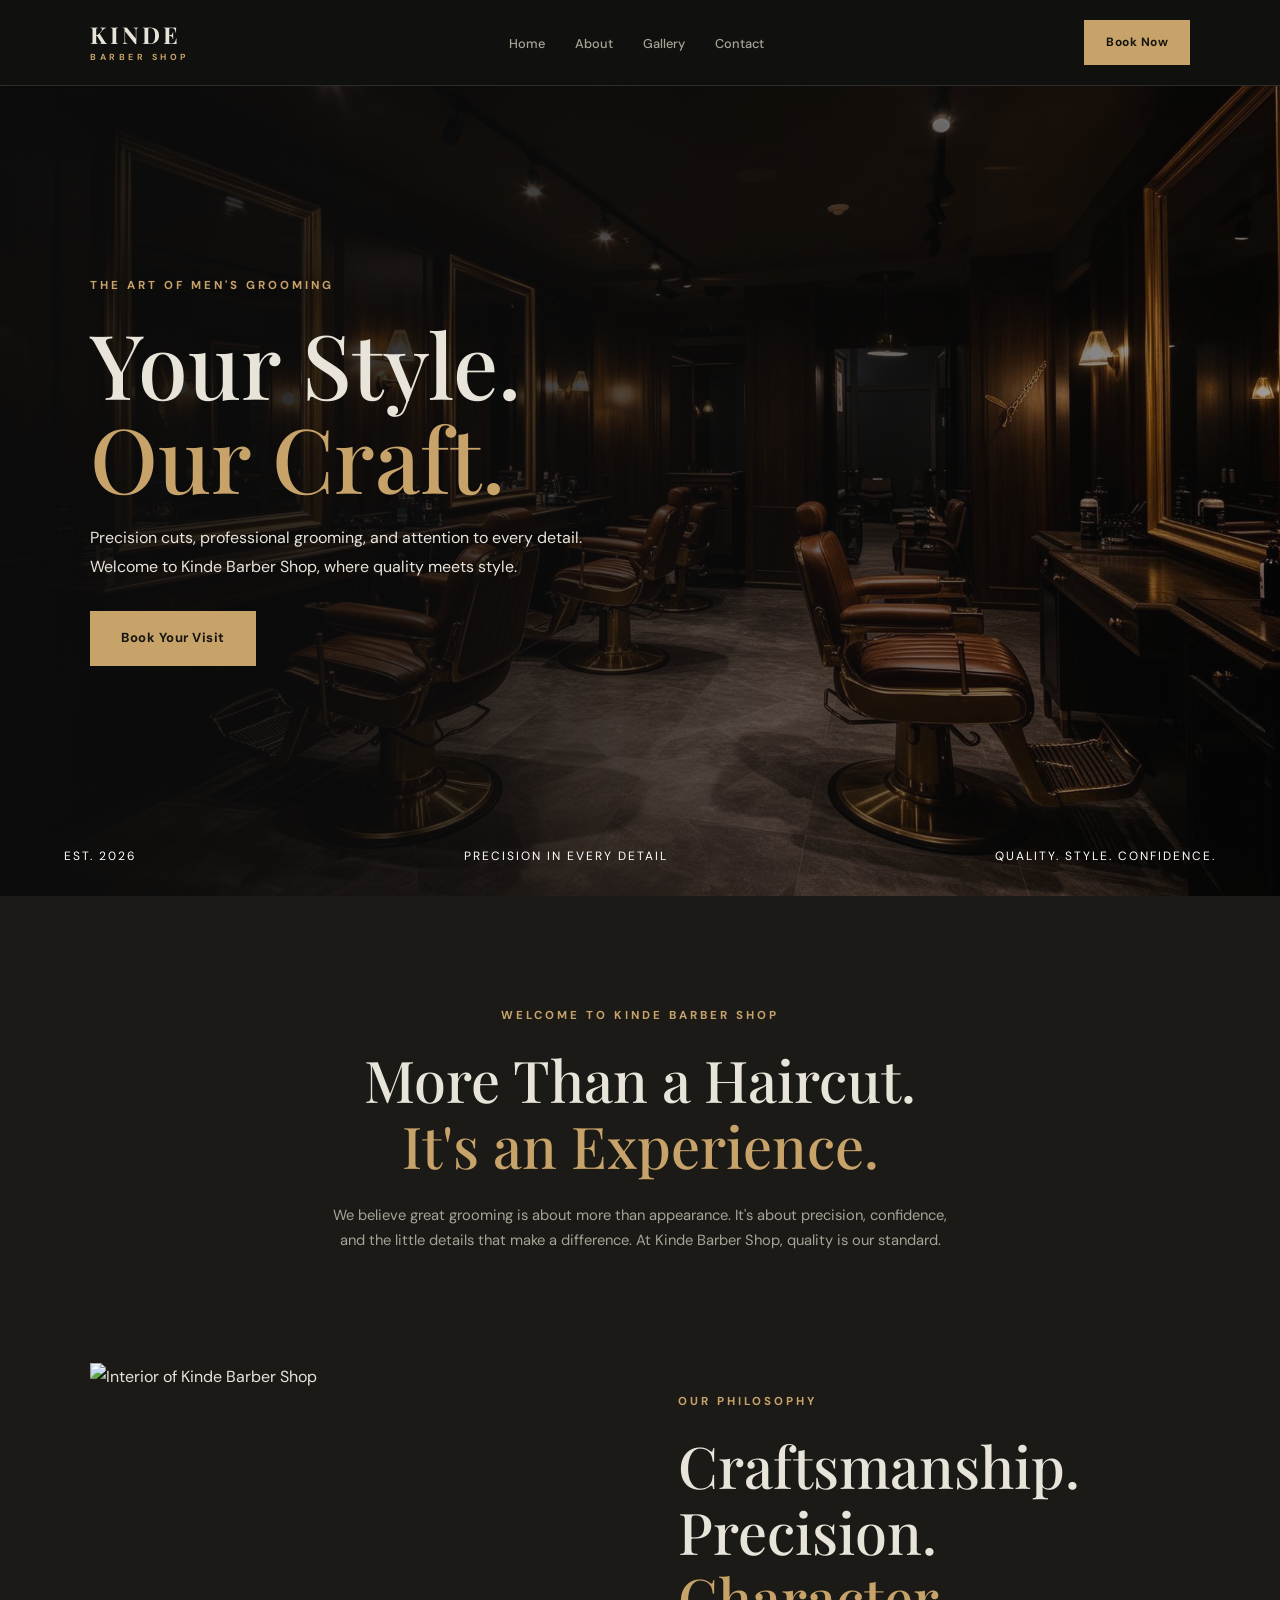
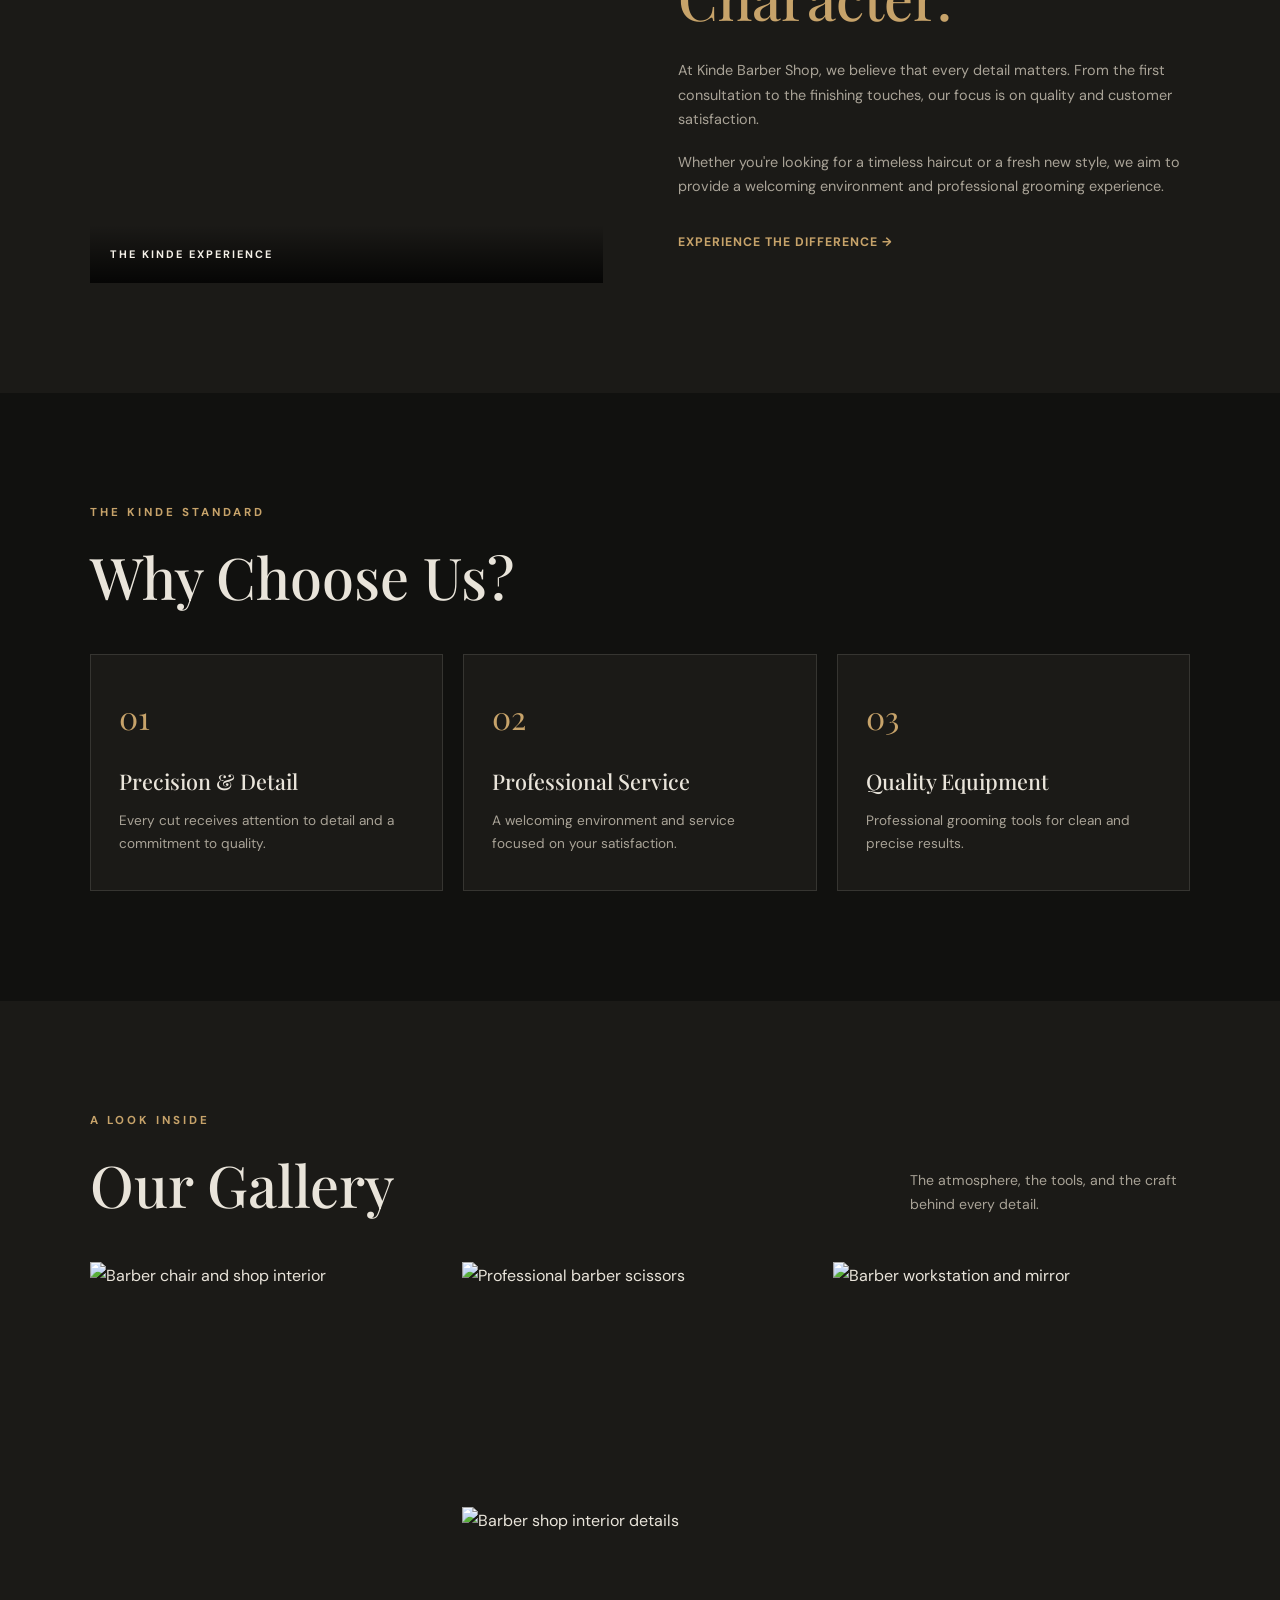
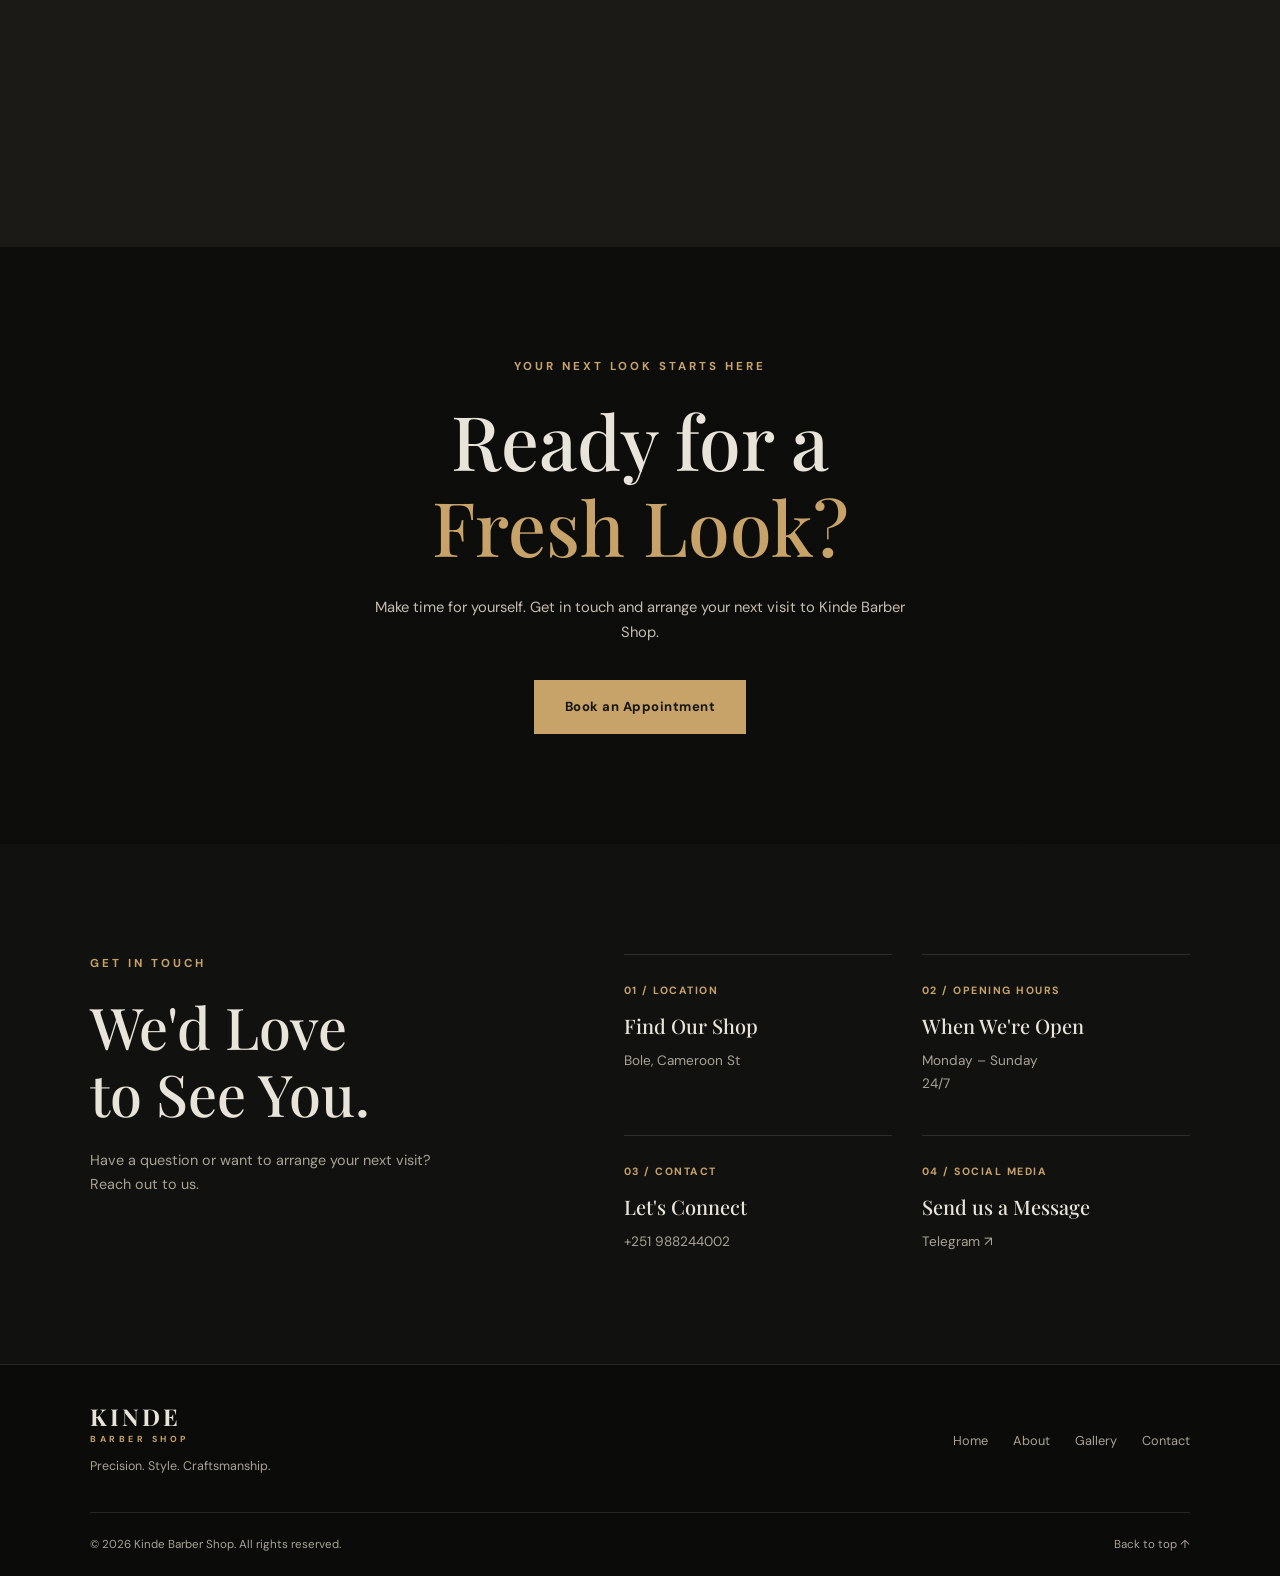
==== commit a85421d8: "Contact details" ====
--- a/index.html
+++ b/index.html
@@ -385,7 +385,7 @@
 
                         <h3>Let's Connect</h3>
 
-                        <p>=251 988244002</p>
+                        <p>+251 988244002</p>
 
                     </div>
 
@@ -394,11 +394,11 @@
 
                         <span>04 / SOCIAL MEDIA</span>
 
-                        <h3>Follow Our Work</h3>
+                        <h3>Send us a Message</h3>
 
                         <p>
-                            <a href="[Instagram URL]" target="_blank">
-                                Instagram ↗
+                            <a href="https://t.me/+251988234002" target="_blank">
+                                Telegram ↗
                             </a>
                         </p>
 
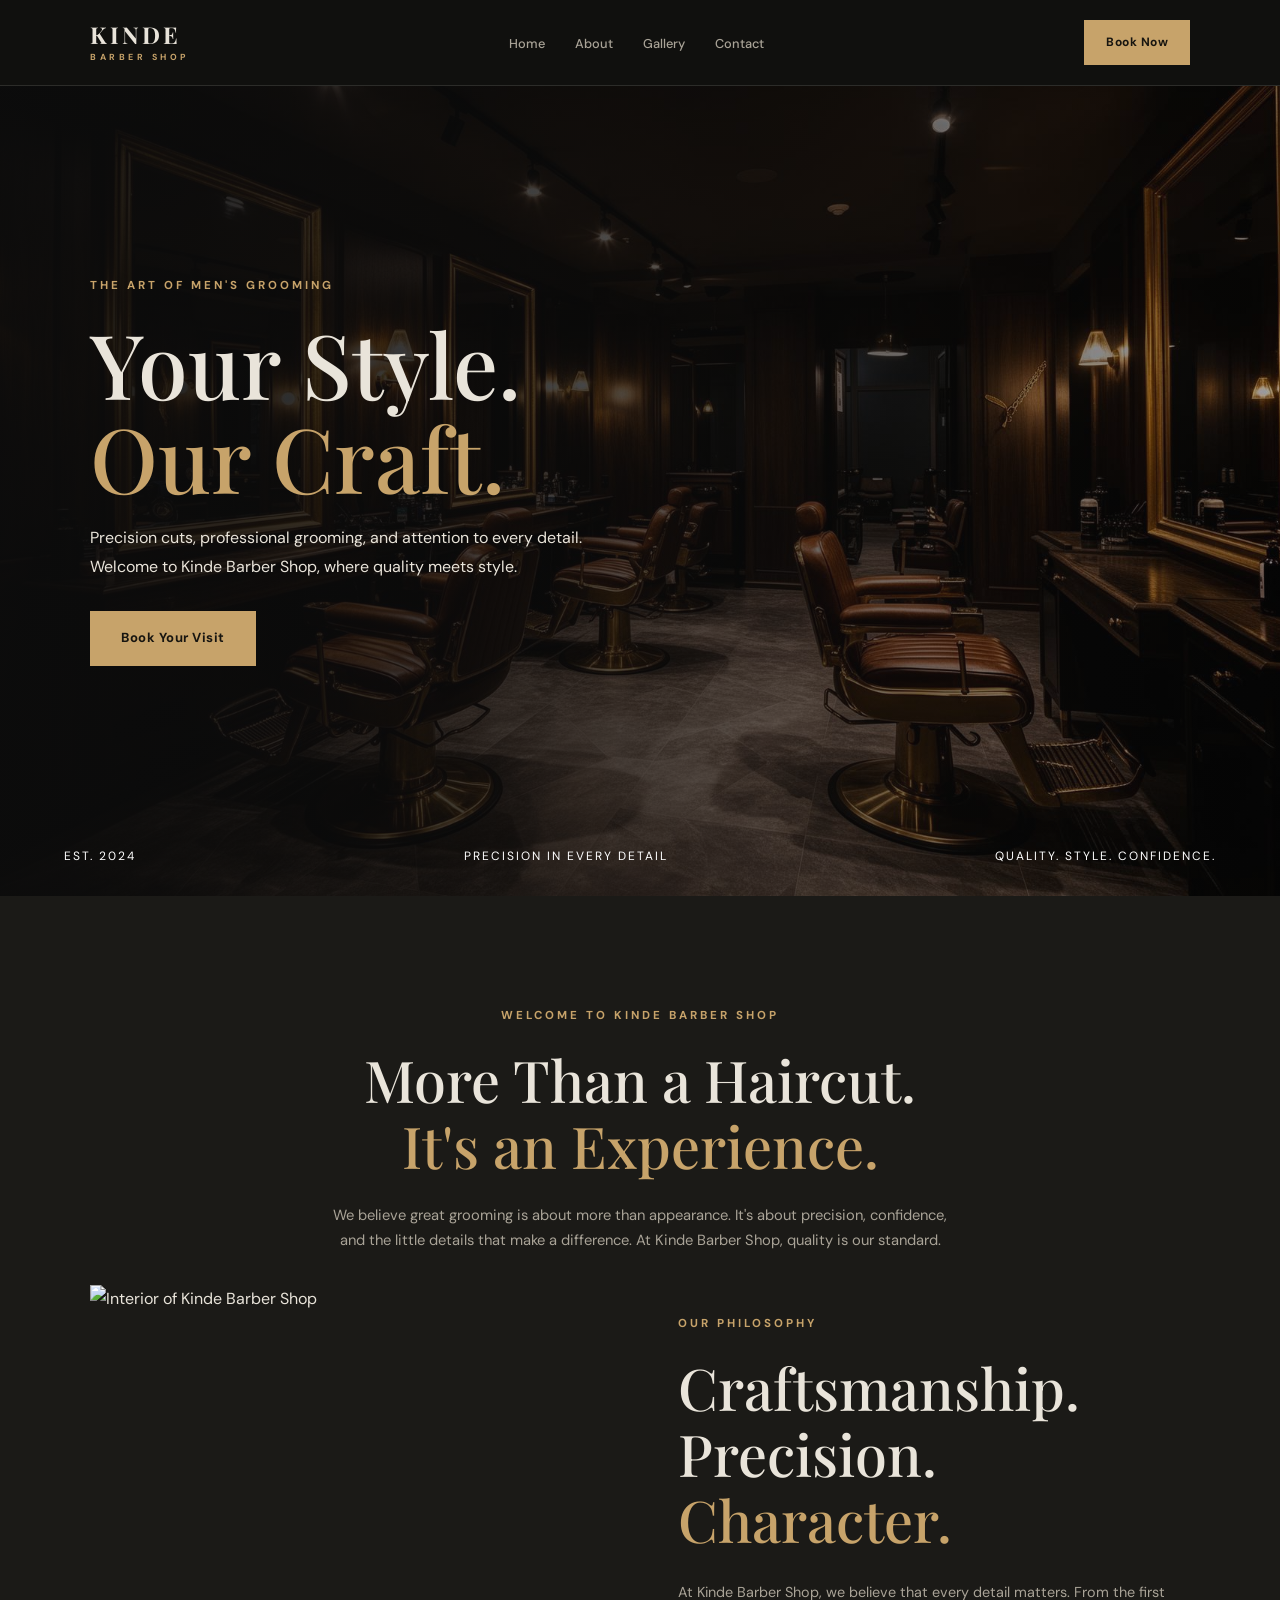
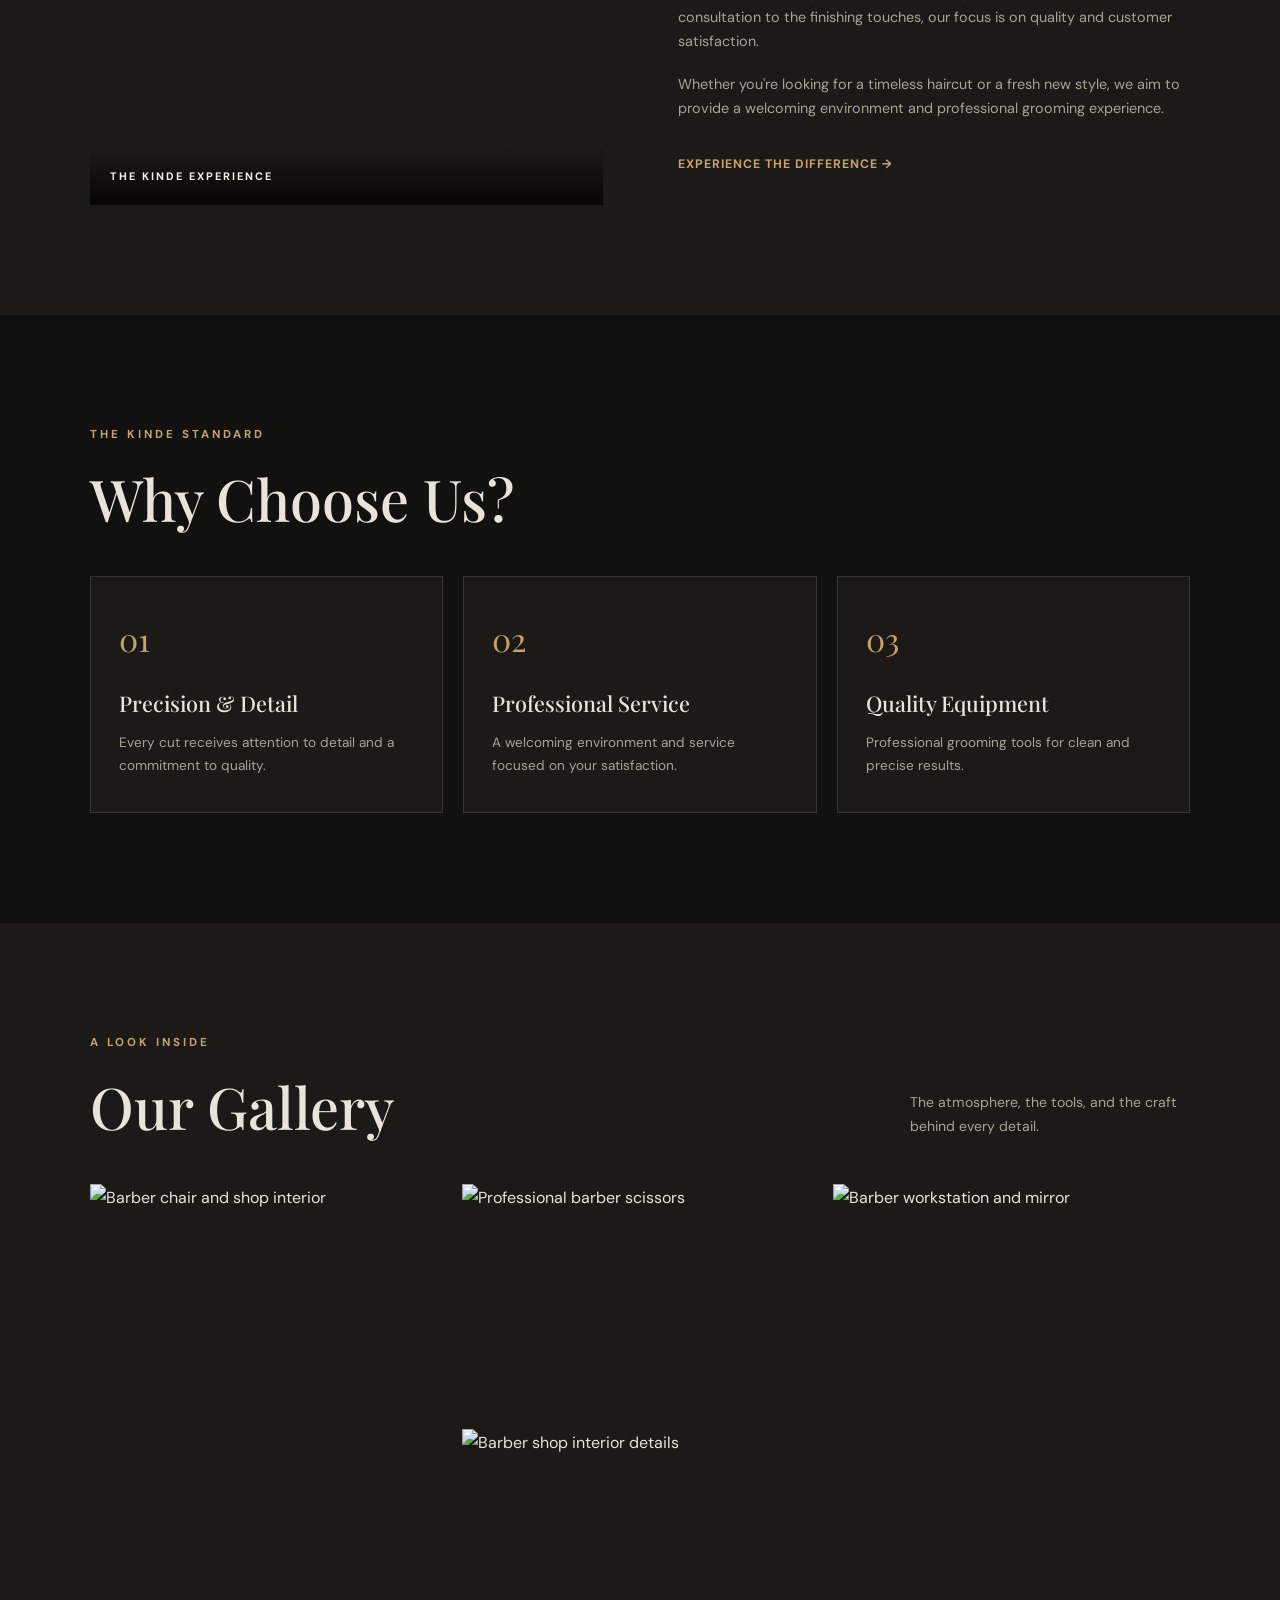
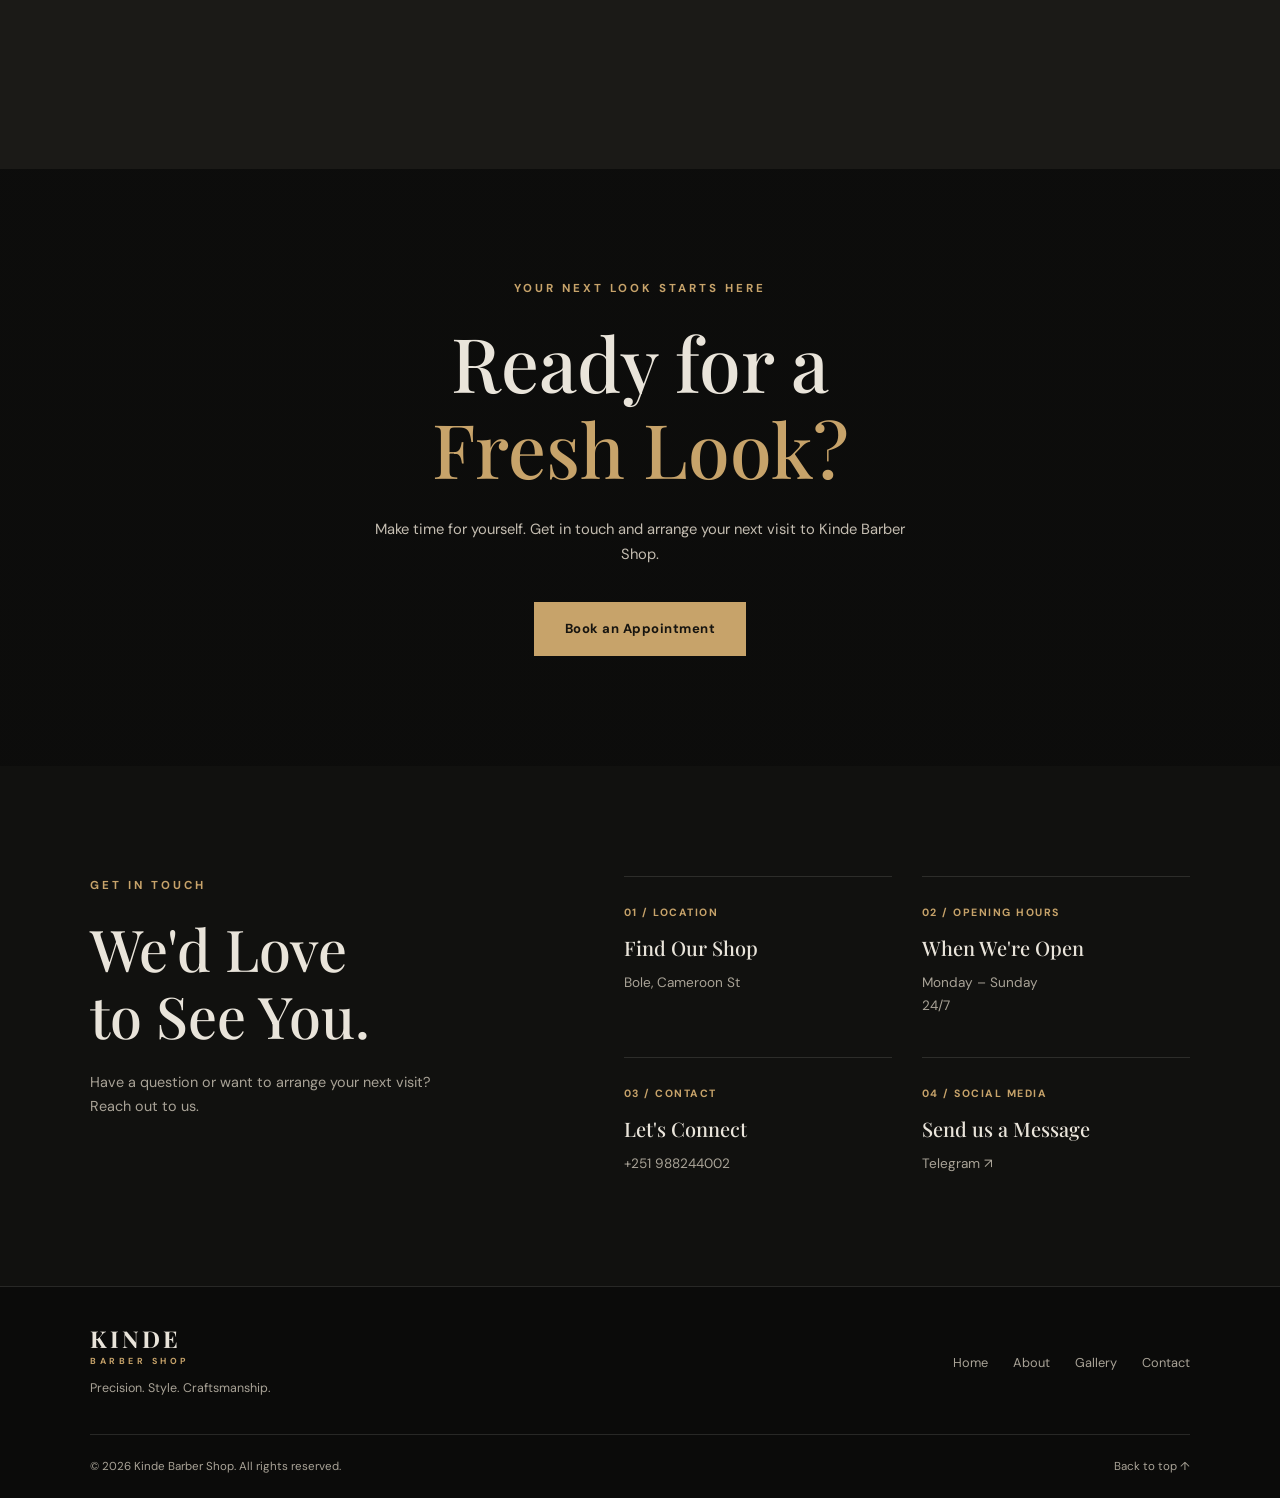
==== commit 04105d23: "Detailing" ====
--- a/index.html
+++ b/index.html
@@ -88,7 +88,7 @@
 
             <div class="hero-bottom container">
 
-                <span>EST. 2026</span>
+                <span>EST. 2024</span>
 
                 <span>PRECISION IN EVERY DETAIL</span>
 
--- a/style.css
+++ b/style.css
@@ -229,12 +229,10 @@
     position: absolute;
     inset: 0;
 
-    background: linear-gradient(
-        90deg,
-        rgba(12, 12, 12, 0.95) 0%,
-        rgba(12, 12, 12, 0.75) 45%,
-        rgba(12, 12, 12, 0.35) 100%
-    );
+    background: linear-gradient(90deg,
+            rgba(12, 12, 12, 0.95) 0%,
+            rgba(12, 12, 12, 0.75) 45%,
+            rgba(12, 12, 12, 0.35) 100%);
 
     z-index: 1;
 }
@@ -294,6 +292,7 @@
 .intro {
     background: var(--bg-light);
     text-align: center;
+    padding-bottom: 2rem;
 }
 
 .intro-content {
@@ -304,7 +303,7 @@
     margin-bottom: 25px;
 }
 
-.intro-content > p:last-child {
+.intro-content>p:last-child {
     max-width: 620px;
     margin-inline: auto;
 
@@ -330,7 +329,7 @@
     margin-bottom: 45px;
 }
 
-.section-heading > p {
+.section-heading>p {
     max-width: 280px;
 
     color: var(--muted);
@@ -377,10 +376,8 @@
 
     padding: 20px;
 
-    background: linear-gradient(
-        transparent,
-        rgba(0, 0, 0, 0.8)
-    );
+    background: linear-gradient(transparent,
+            rgba(0, 0, 0, 0.8));
 
     color: var(--cream);
     font-size: 0.68rem;
@@ -392,7 +389,7 @@
     margin-bottom: 28px;
 }
 
-.about-content > p:not(.eyebrow) {
+.about-content>p:not(.eyebrow) {
     color: var(--muted);
     font-size: 0.9rem;
     margin-bottom: 18px;
@@ -513,12 +510,9 @@
     text-align: center;
 
     background:
-        linear-gradient(
-            rgba(12, 12, 11, 0.87),
-            rgba(12, 12, 11, 0.92)
-        ),
-        url("images/barber-chair.jpg")
-        center / cover no-repeat;
+        linear-gradient(rgba(12, 12, 11, 0.87),
+            rgba(12, 12, 11, 0.92)),
+        url("images/barber-chair.jpg") center / cover no-repeat;
 }
 
 .booking-content {
@@ -530,7 +524,7 @@
     margin-bottom: 25px;
 }
 
-.booking-content > p:not(.eyebrow) {
+.booking-content>p:not(.eyebrow) {
     max-width: 530px;
 
     color: #c4bdb1;
@@ -559,7 +553,7 @@
     margin-bottom: 22px;
 }
 
-.contact-heading > p:last-child {
+.contact-heading>p:last-child {
     max-width: 360px;
 
     color: var(--muted);
@@ -578,7 +572,7 @@
     padding-top: 20px;
 }
 
-.contact-item > span {
+.contact-item>span {
     color: var(--gold);
 
     font-size: 0.66rem;
@@ -621,7 +615,7 @@
     padding-bottom: 35px;
 }
 
-.footer-brand > p {
+.footer-brand>p {
     color: var(--muted);
     font-size: 0.78rem;
     margin-top: 12px;
@@ -716,7 +710,7 @@
         font-size: 1.2rem;
     }
 
-    .navbar > .btn {
+    .navbar>.btn {
         margin-left: auto;
     }
 
@@ -754,6 +748,14 @@
         height: 380px;
     }
 
+    .intro {
+        padding-bottom: 2rem;
+    }
+
+    .about {
+        padding-top: 0;
+    }
+
 
     /* Features */
 
@@ -853,7 +855,7 @@
         font-size: 0.48rem;
     }
 
-    .navbar > .btn {
+    .navbar>.btn {
         padding: 9px 12px;
         font-size: 0.68rem;
     }
@@ -878,6 +880,4 @@
         grid-auto-rows: 155px;
     }
 
-}
-
-
+}
